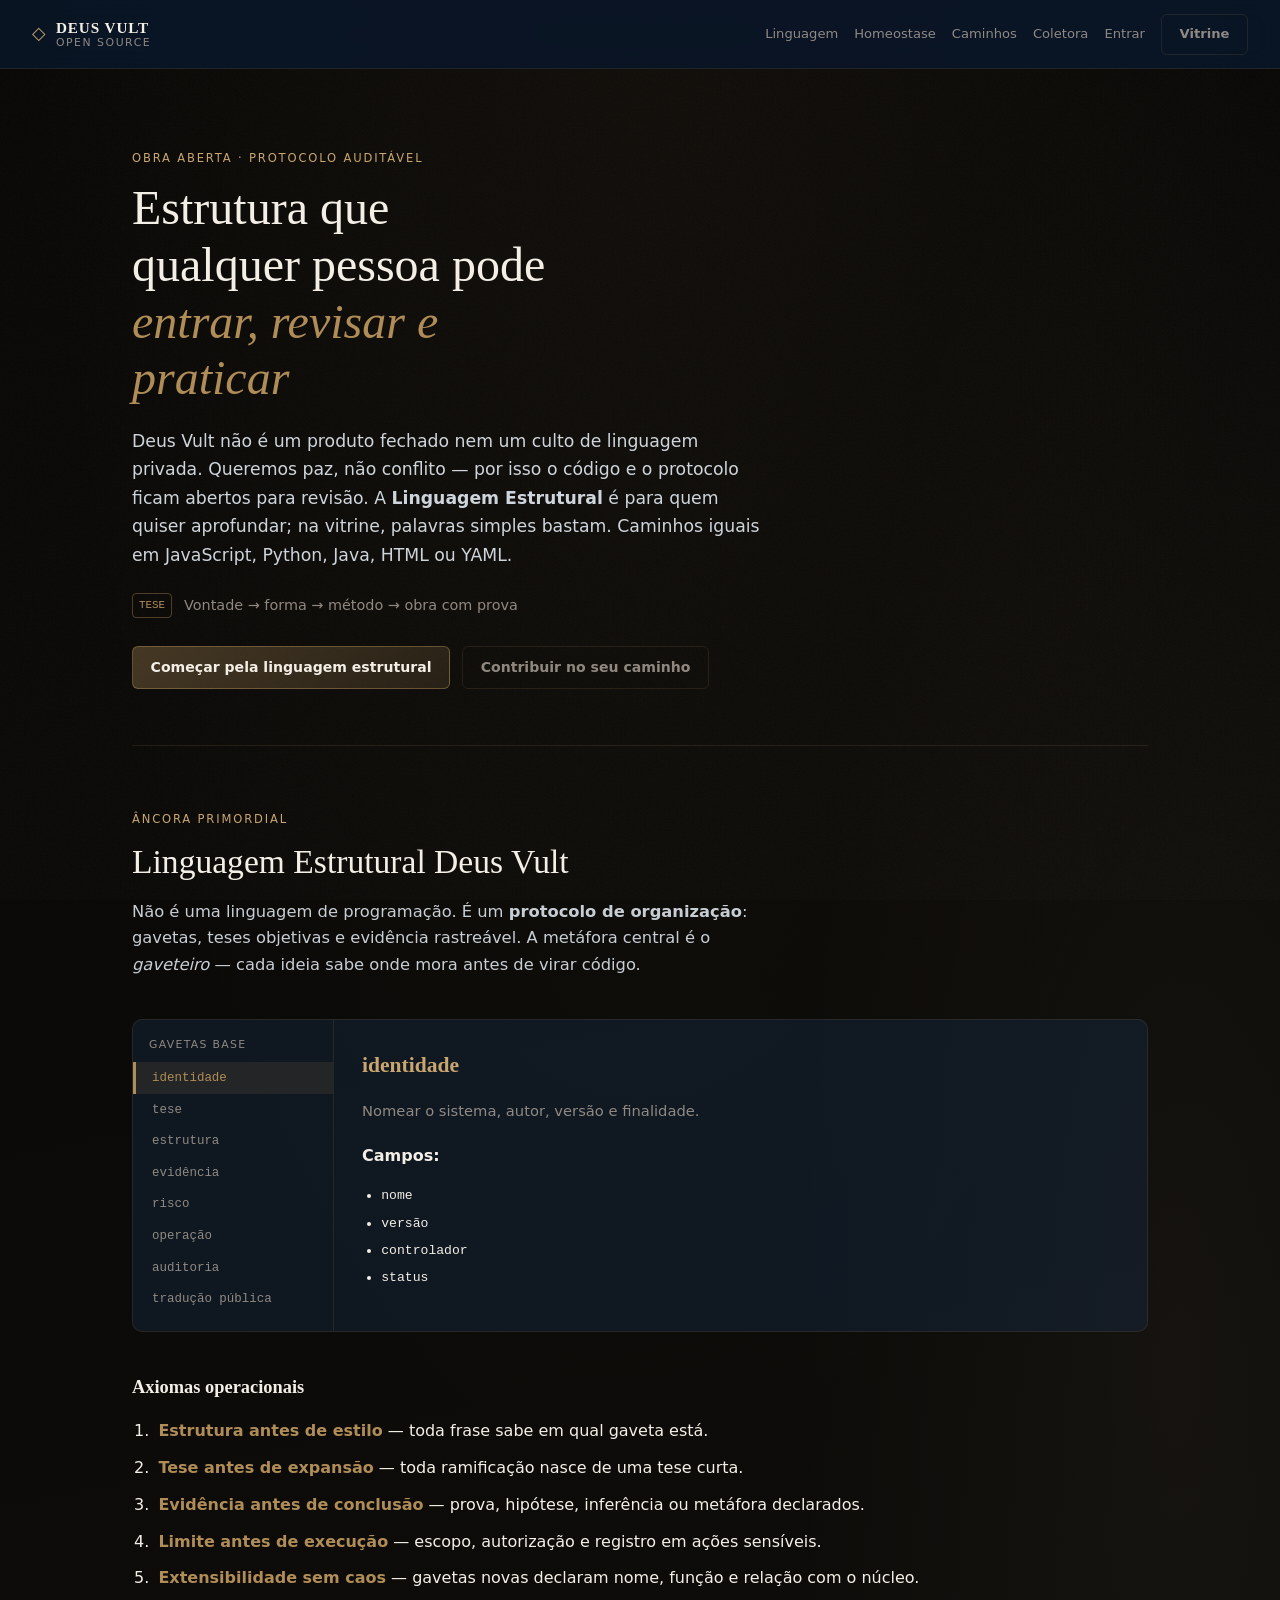
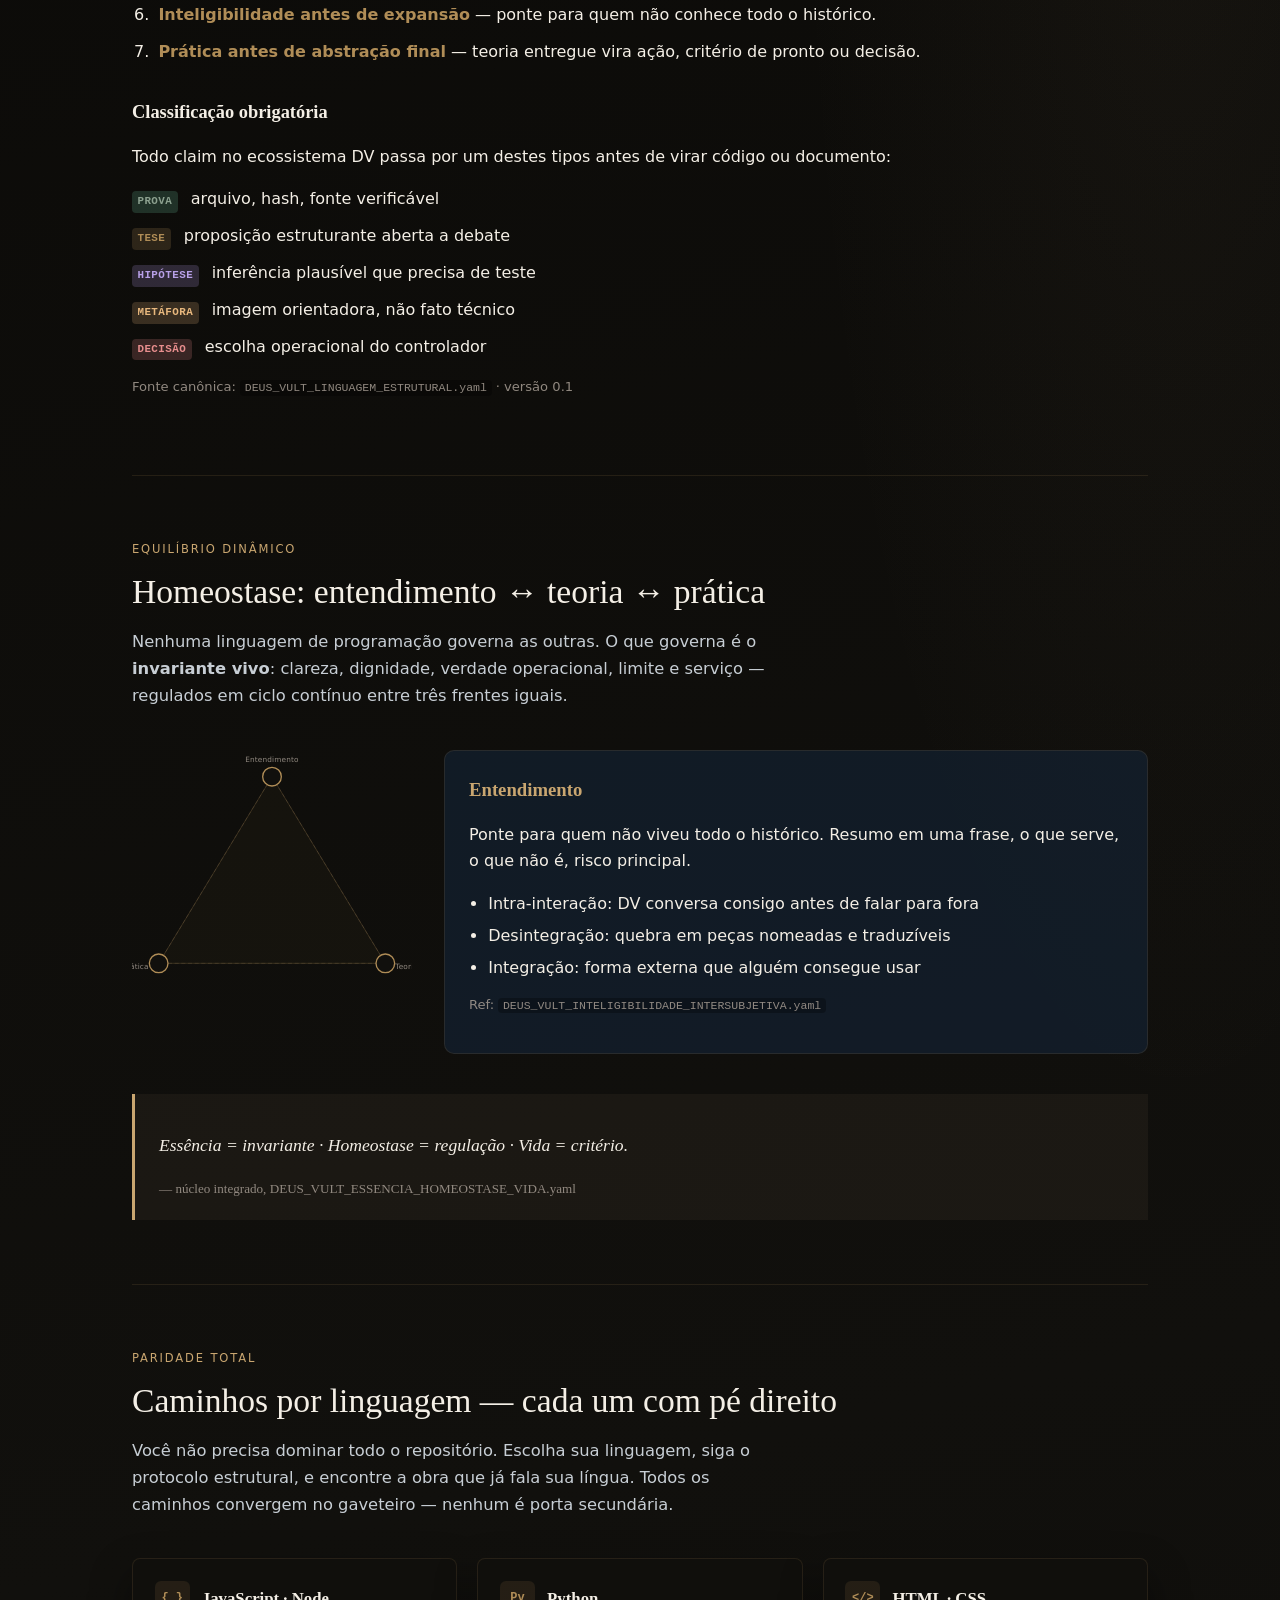
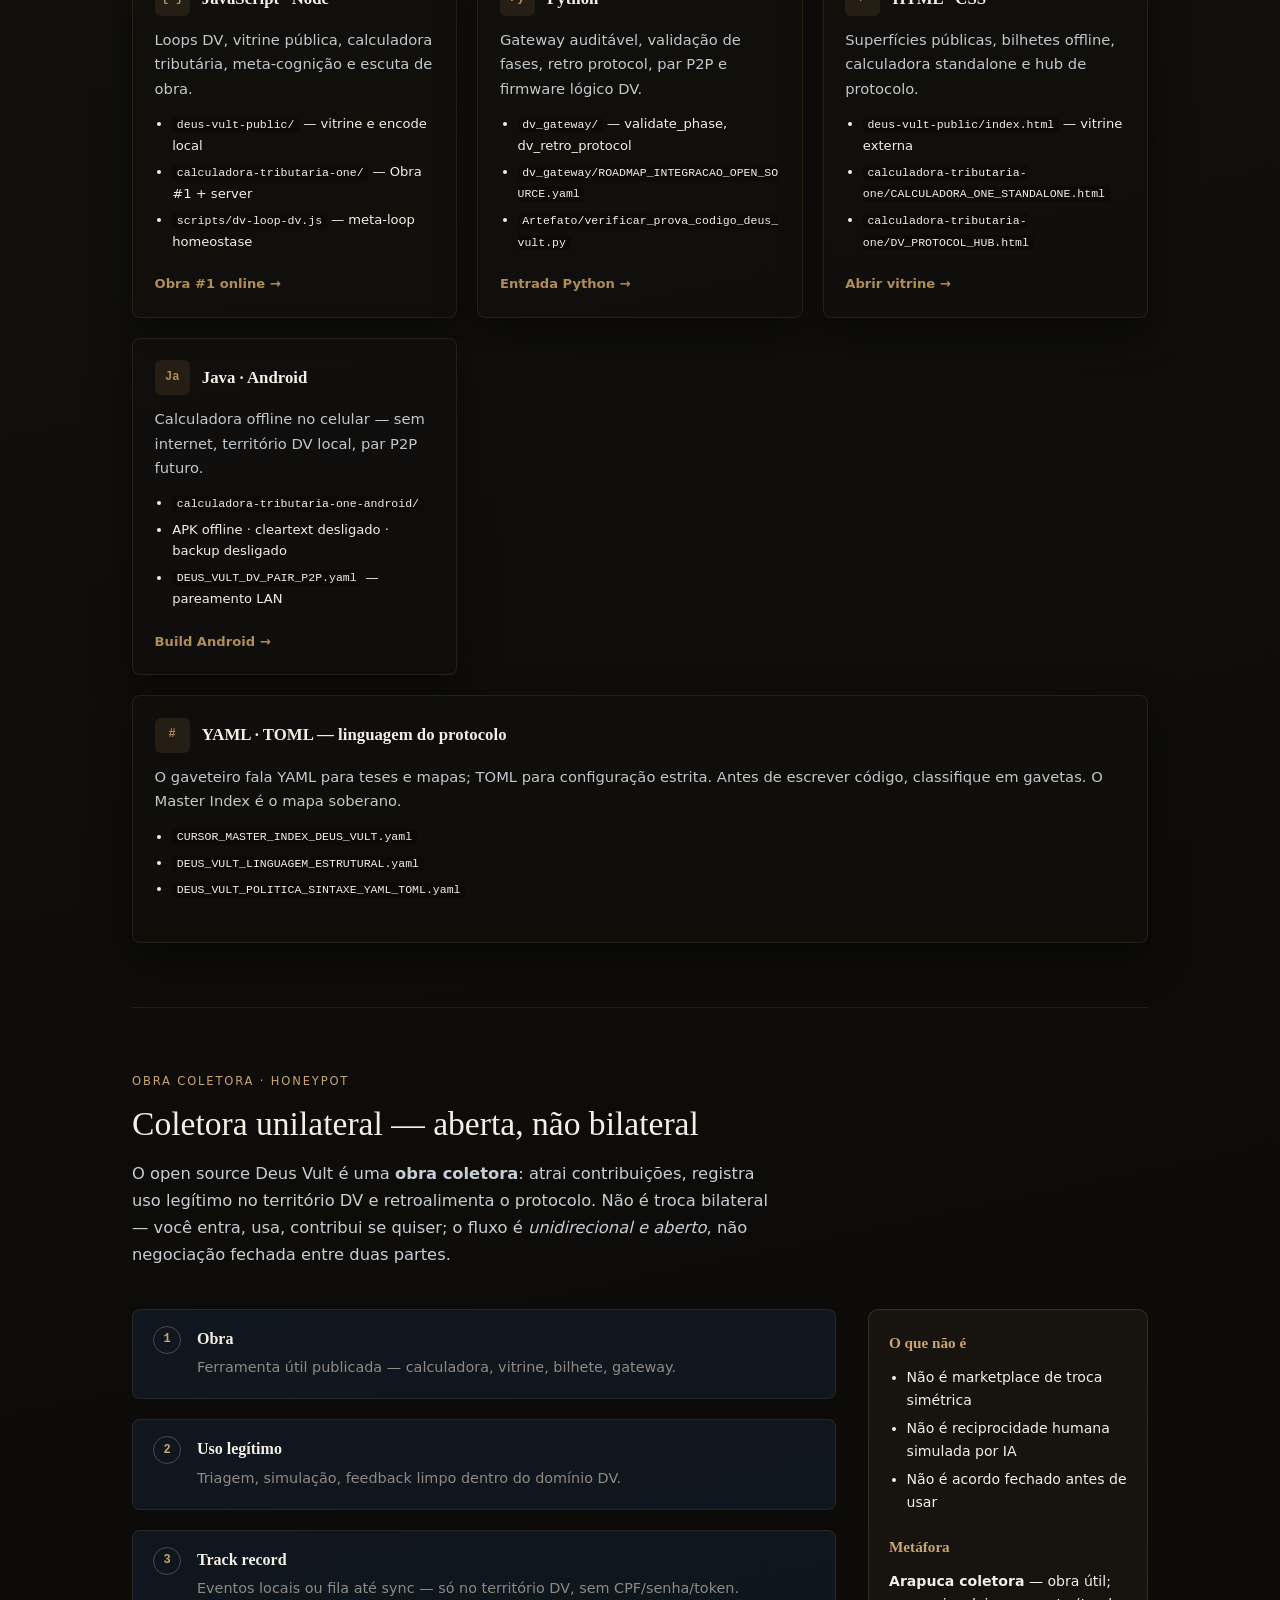
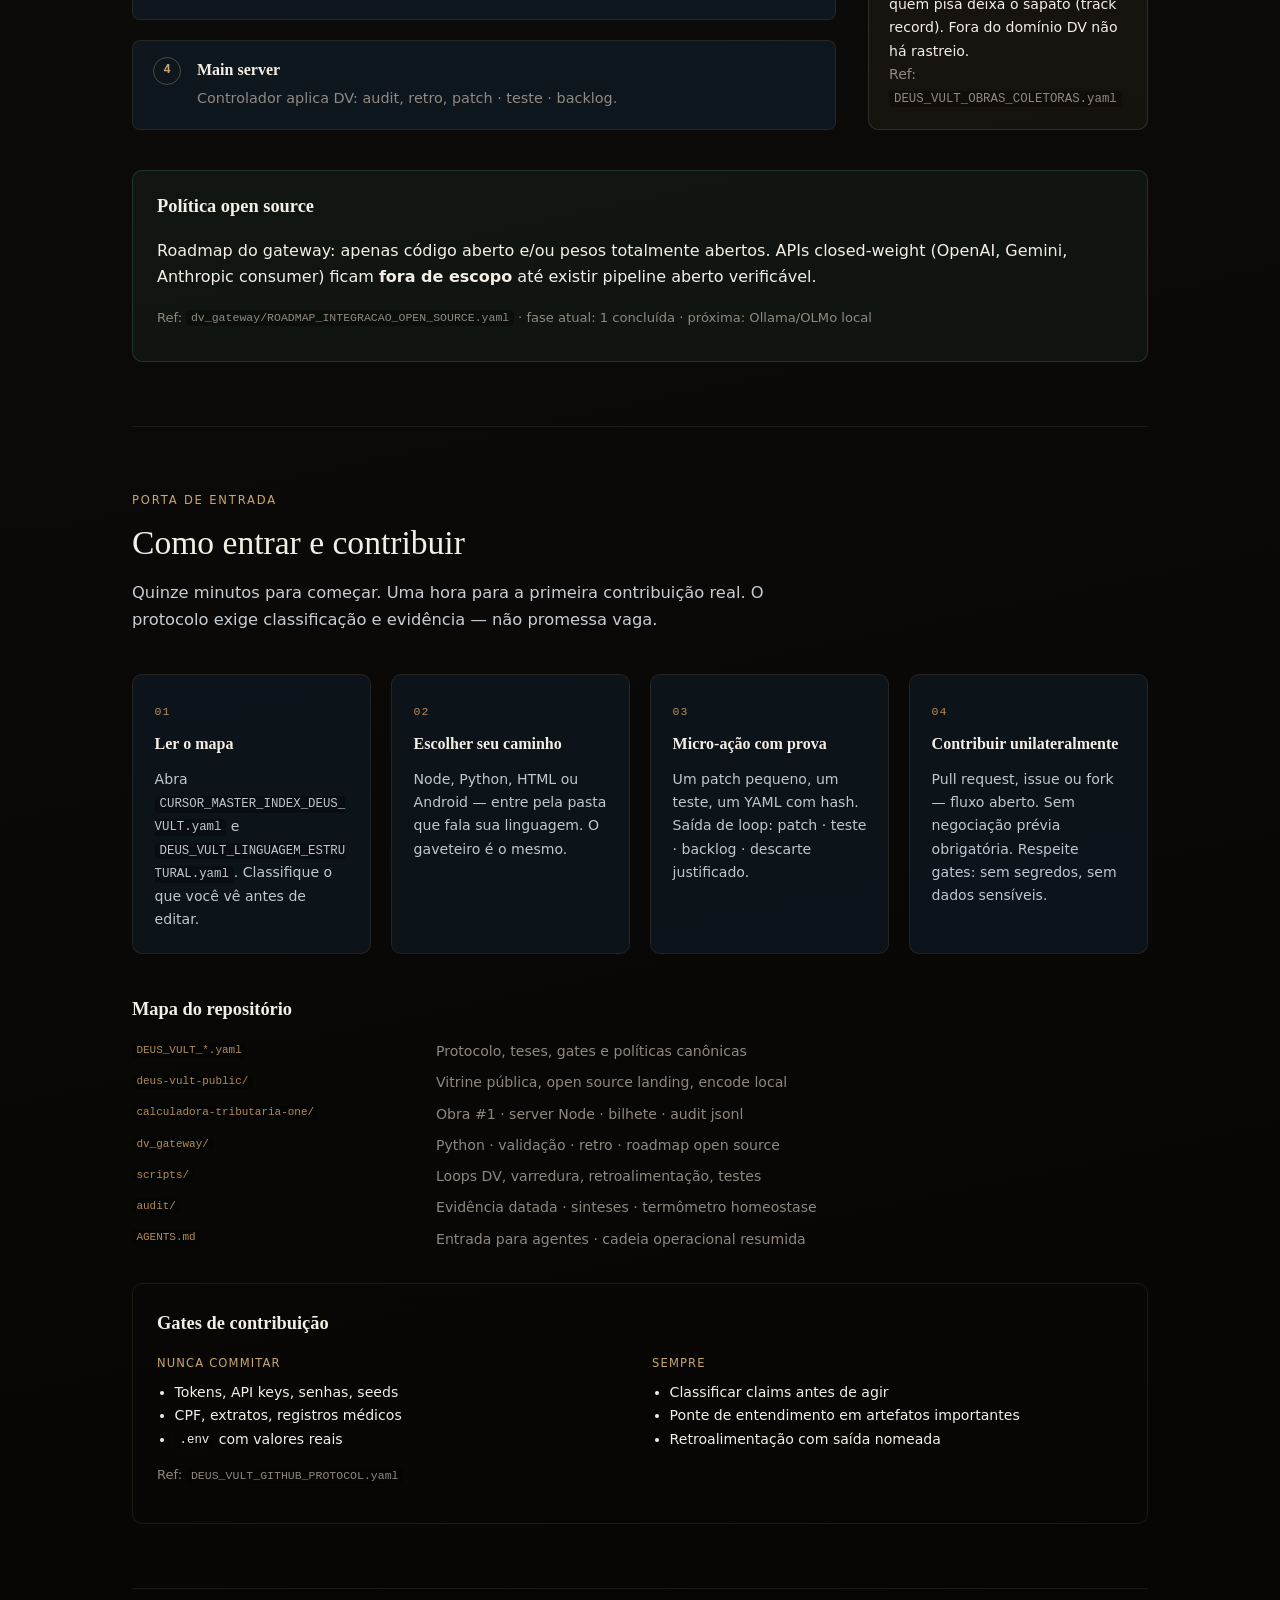
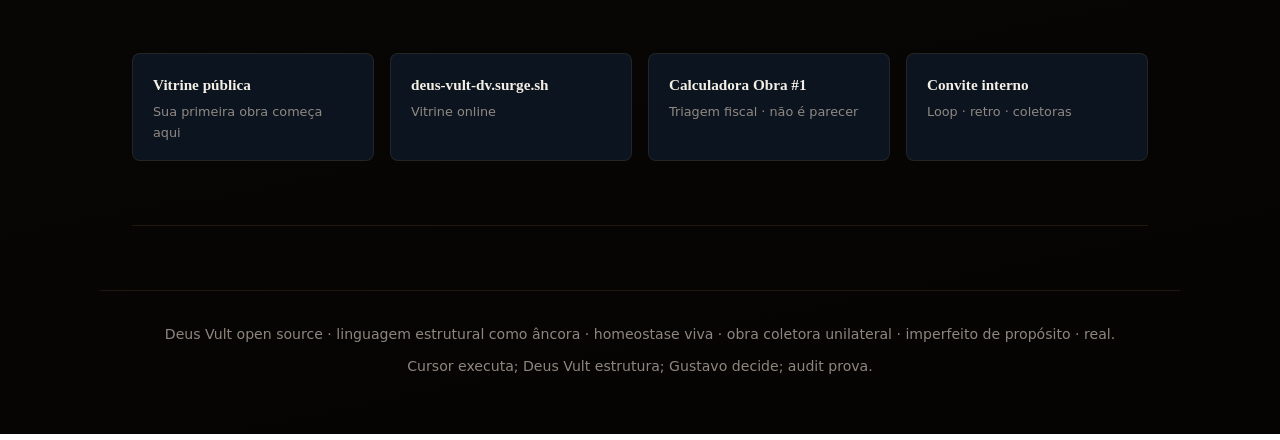
==== frontend-vitrine/open-source/index.html @ fb6fcd0e "Add Deus Vult code review package" ====
<!doctype html>
<html lang="pt-BR">
<head>
  <meta charset="utf-8" />
  <meta name="viewport" content="width=device-width, initial-scale=1" />
  <title>DEUS VULT · Open Source — linguagem estrutural e caminhos livres</title>
  <meta name="description" content="O open source mais completo possível do Deus Vult: linguagem estrutural como âncora, homeostase entre entendimento, teoria e prática, caminhos iguais por linguagem, obra coletora unilateral." />
  <meta name="theme-color" content="#080705" />
  <link rel="stylesheet" href="open-source.css" />
</head>
<body>
  <a class="skip" href="#conteudo">Pular para o conteúdo</a>

  <header class="os-head" id="top">
    <a class="os-mark" href="#top" aria-label="DEUS VULT Open Source — início">
      <span class="os-mark-ring" aria-hidden="true">◇</span>
      <span class="os-mark-text">
        <strong>DEUS VULT</strong>
        <span>Open Source</span>
      </span>
    </a>
    <nav class="os-nav" aria-label="Seções">
      <a href="#linguagem">Linguagem</a>
      <a href="#homeostase">Homeostase</a>
      <a href="#caminhos">Caminhos</a>
      <a href="#coletora">Coletora</a>
      <a href="#entrar">Entrar</a>
      <a class="btn btn-ghost" href="../index.html">Vitrine</a>
    </nav>
  </header>

  <main id="conteudo">
    <section class="os-hero" aria-labelledby="hero-title">
      <p class="os-eyebrow">Obra aberta · protocolo auditável</p>
      <h1 id="hero-title">Estrutura que qualquer pessoa pode <em>entrar, revisar e praticar</em></h1>
      <p class="os-lead">
        Deus Vult não é um produto fechado nem um culto de linguagem privada.
        Queremos paz, não conflito — por isso o código e o protocolo ficam abertos
        para revisão. A <strong>Linguagem Estrutural</strong> é para quem quiser
        aprofundar; na vitrine, palavras simples bastam. Caminhos iguais em
        JavaScript, Python, Java, HTML ou YAML.
      </p>
      <div class="os-hero-meta">
        <span class="os-tag">TESE</span>
        <span>Vontade → forma → método → obra com prova</span>
      </div>
      <div class="os-hero-actions">
        <a class="btn btn-primary" href="#linguagem">Começar pela linguagem estrutural</a>
        <a class="btn btn-ghost" href="#entrar">Contribuir no seu caminho</a>
      </div>
    </section>

    <section class="os-block os-anchor" id="linguagem" aria-labelledby="ling-title">
      <div class="os-block-head">
        <p class="os-eyebrow">Âncora primordial</p>
        <h2 id="ling-title">Linguagem Estrutural Deus Vult</h2>
        <p class="os-block-lead">
          Não é uma linguagem de programação. É um <strong>protocolo de organização</strong>:
          gavetas, teses objetivas e evidência rastreável. A metáfora central é o
          <em>gaveteiro</em> — cada ideia sabe onde mora antes de virar código.
        </p>
      </div>

      <div class="os-gaveteiro">
        <aside class="os-gaveteiro-nav" aria-label="Gavetas base">
          <p class="os-gaveteiro-label">Gavetas base</p>
          <ul role="tablist" id="gavetaTabs">
            <li><button type="button" role="tab" aria-selected="true" data-gaveta="identidade">identidade</button></li>
            <li><button type="button" role="tab" aria-selected="false" data-gaveta="tese">tese</button></li>
            <li><button type="button" role="tab" aria-selected="false" data-gaveta="estrutura">estrutura</button></li>
            <li><button type="button" role="tab" aria-selected="false" data-gaveta="evidencia">evidência</button></li>
            <li><button type="button" role="tab" aria-selected="false" data-gaveta="risco">risco</button></li>
            <li><button type="button" role="tab" aria-selected="false" data-gaveta="operacao">operação</button></li>
            <li><button type="button" role="tab" aria-selected="false" data-gaveta="auditoria">auditoria</button></li>
            <li><button type="button" role="tab" aria-selected="false" data-gaveta="traducao">tradução pública</button></li>
          </ul>
        </aside>
        <div class="os-gaveteiro-panel" id="gavetaPanel" role="tabpanel" aria-live="polite">
          <!-- preenchido por open-source.js -->
        </div>
      </div>

      <div class="os-axiomas">
        <h3>Axiomas operacionais</h3>
        <ol class="os-axioma-list">
          <li><strong>Estrutura antes de estilo</strong> — toda frase sabe em qual gaveta está.</li>
          <li><strong>Tese antes de expansão</strong> — toda ramificação nasce de uma tese curta.</li>
          <li><strong>Evidência antes de conclusão</strong> — prova, hipótese, inferência ou metáfora declarados.</li>
          <li><strong>Limite antes de execução</strong> — escopo, autorização e registro em ações sensíveis.</li>
          <li><strong>Extensibilidade sem caos</strong> — gavetas novas declaram nome, função e relação com o núcleo.</li>
          <li><strong>Inteligibilidade antes de expansão</strong> — ponte para quem não conhece todo o histórico.</li>
          <li><strong>Prática antes de abstração final</strong> — teoria entregue vira ação, critério de pronto ou decisão.</li>
        </ol>
      </div>

      <div class="os-classificacao">
        <h3>Classificação obrigatória</h3>
        <p>Todo claim no ecossistema DV passa por um destes tipos antes de virar código ou documento:</p>
        <ul class="os-chip-row">
          <li><span class="chip chip-prova">PROVA</span> arquivo, hash, fonte verificável</li>
          <li><span class="chip chip-tese">TESE</span> proposição estruturante aberta a debate</li>
          <li><span class="chip chip-hip">HIPÓTESE</span> inferência plausível que precisa de teste</li>
          <li><span class="chip chip-meta">METÁFORA</span> imagem orientadora, não fato técnico</li>
          <li><span class="chip chip-dec">DECISÃO</span> escolha operacional do controlador</li>
        </ul>
        <p class="os-ref fine">
          Fonte canônica: <code>DEUS_VULT_LINGUAGEM_ESTRUTURAL.yaml</code> · versão 0.1
        </p>
      </div>
    </section>

    <section class="os-block os-homeostase" id="homeostase" aria-labelledby="homeo-title">
      <div class="os-block-head">
        <p class="os-eyebrow">Equilíbrio dinâmico</p>
        <h2 id="homeo-title">Homeostase: entendimento ↔ teoria ↔ prática</h2>
        <p class="os-block-lead">
          Nenhuma linguagem de programação governa as outras. O que governa é o
          <strong>invariante vivo</strong>: clareza, dignidade, verdade operacional,
          limite e serviço — regulados em ciclo contínuo entre três frentes iguais.
        </p>
      </div>

      <div class="os-triade" aria-hidden="false">
        <svg class="os-triade-svg" viewBox="0 0 420 380" role="img" aria-labelledby="triade-desc">
          <title id="triade-desc">Triângulo de homeostase DV</title>
          <polygon class="triade-ring" points="210,40 380,320 40,320" />
          <line class="triade-flow" x1="210" y1="40" x2="380" y2="320" />
          <line class="triade-flow" x1="380" y1="320" x2="40" y2="320" />
          <line class="triade-flow" x1="40" y1="320" x2="210" y2="40" />
          <circle class="triade-node" cx="210" cy="40" r="14" data-node="entendimento" />
          <circle class="triade-node" cx="380" cy="320" r="14" data-node="teoria" />
          <circle class="triade-node" cx="40" cy="320" r="14" data-node="pratica" />
          <text x="210" y="18" text-anchor="middle" class="triade-label">Entendimento</text>
          <text x="395" y="328" text-anchor="start" class="triade-label">Teoria</text>
          <text x="25" y="328" text-anchor="end" class="triade-label">Prática</text>
        </svg>
        <div class="os-triade-cards">
          <article class="os-triade-card is-active" data-face="entendimento">
            <h3>Entendimento</h3>
            <p>Ponte para quem não viveu todo o histórico. Resumo em uma frase, o que serve, o que não é, risco principal.</p>
            <ul>
              <li>Intra-interação: DV conversa consigo antes de falar para fora</li>
              <li>Desintegração: quebra em peças nomeadas e traduzíveis</li>
              <li>Integração: forma externa que alguém consegue usar</li>
            </ul>
            <p class="fine">Ref: <code>DEUS_VULT_INTELIGIBILIDADE_INTERSUBJETIVA.yaml</code></p>
          </article>
          <article class="os-triade-card" data-face="teoria" hidden>
            <h3>Teoria</h3>
            <p>Estrutura dimensional, YAML canônico, retroalimentação adversarial, gates de vida. Teoria sem prática é loop — teoria com prova vira patch, teste ou backlog.</p>
            <ul>
              <li>Snapshot finito com hash e escopo delimitado</li>
              <li>Steelman: reconstruir a crítica mais forte antes de responder</li>
              <li>Classificação PROVA · TESE · HIPÓTESE · METÁFORA · DECISÃO</li>
            </ul>
            <p class="fine">Ref: <code>AGENTS.md</code> · <code>DEUS_VULT_PROGRAMA_RETROALIMENTACAO.yaml</code></p>
          </article>
          <article class="os-triade-card" data-face="pratica" hidden>
            <h3>Prática</h3>
            <p>Micro-ação verificável em qualquer linguagem. Calculadora, gateway, vitrine, scripts de loop, APK offline — cada caminho executa o mesmo protocolo de forma diferente.</p>
            <ul>
              <li>Próxima ação menor que aumenta vida e clareza hoje</li>
              <li>Critério de pronto explícito antes de fechar tarefa</li>
              <li>Evidência registrada: teste, audit ou hash</li>
            </ul>
            <p class="fine">Ref: <code>DEUS_VULT_ESSENCIA_HOMEOSTASE_VIDA.yaml</code></p>
          </article>
        </div>
      </div>

      <blockquote class="os-quote">
        <p>Essência = invariante · Homeostase = regulação · Vida = critério.</p>
        <footer>— núcleo integrado, <cite>DEUS_VULT_ESSENCIA_HOMEOSTASE_VIDA.yaml</cite></footer>
      </blockquote>
    </section>

    <section class="os-block os-caminhos" id="caminhos" aria-labelledby="caminhos-title">
      <div class="os-block-head">
        <p class="os-eyebrow">Paridade total</p>
        <h2 id="caminhos-title">Caminhos por linguagem — cada um com pé direito</h2>
        <p class="os-block-lead">
          Você não precisa dominar todo o repositório. Escolha sua linguagem,
          siga o protocolo estrutural, e encontre a obra que já fala sua língua.
          Todos os caminhos convergem no gaveteiro — nenhum é porta secundária.
        </p>
      </div>

      <div class="os-path-grid">
        <article class="os-path-card">
          <header>
            <span class="os-path-icon" aria-hidden="true">{ }</span>
            <h3>JavaScript · Node</h3>
          </header>
          <p>Loops DV, vitrine pública, calculadora tributária, meta-cognição e escuta de obra.</p>
          <ul>
            <li><code>deus-vult-public/</code> — vitrine e encode local</li>
            <li><code>calculadora-tributaria-one/</code> — Obra #1 + server</li>
            <li><code>scripts/dv-loop-dv.js</code> — meta-loop homeostase</li>
          </ul>
          <a class="os-path-link" href="https://calculadora-one-dv.surge.sh/app.html" target="_blank" rel="noopener">Obra #1 online →</a>
        </article>

        <article class="os-path-card">
          <header>
            <span class="os-path-icon" aria-hidden="true">Py</span>
            <h3>Python</h3>
          </header>
          <p>Gateway auditável, validação de fases, retro protocol, par P2P e firmware lógico DV.</p>
          <ul>
            <li><code>dv_gateway/</code> — validate_phase, dv_retro_protocol</li>
            <li><code>dv_gateway/ROADMAP_INTEGRACAO_OPEN_SOURCE.yaml</code></li>
            <li><code>Artefato/verificar_prova_codigo_deus_vult.py</code></li>
          </ul>
          <a class="os-path-link" href="#entrar">Entrada Python →</a>
        </article>

        <article class="os-path-card">
          <header>
            <span class="os-path-icon" aria-hidden="true">&lt;/&gt;</span>
            <h3>HTML · CSS</h3>
          </header>
          <p>Superfícies públicas, bilhetes offline, calculadora standalone e hub de protocolo.</p>
          <ul>
            <li><code>deus-vult-public/index.html</code> — vitrine externa</li>
            <li><code>calculadora-tributaria-one/CALCULADORA_ONE_STANDALONE.html</code></li>
            <li><code>calculadora-tributaria-one/DV_PROTOCOL_HUB.html</code></li>
          </ul>
          <a class="os-path-link" href="../index.html">Abrir vitrine →</a>
        </article>

        <article class="os-path-card">
          <header>
            <span class="os-path-icon" aria-hidden="true">Ja</span>
            <h3>Java · Android</h3>
          </header>
          <p>Calculadora offline no celular — sem internet, território DV local, par P2P futuro.</p>
          <ul>
            <li><code>calculadora-tributaria-one-android/</code></li>
            <li>APK offline · cleartext desligado · backup desligado</li>
            <li><code>DEUS_VULT_DV_PAIR_P2P.yaml</code> — pareamento LAN</li>
          </ul>
          <a class="os-path-link" href="#entrar">Build Android →</a>
        </article>

        <article class="os-path-card os-path-wide">
          <header>
            <span class="os-path-icon" aria-hidden="true">#</span>
            <h3>YAML · TOML — linguagem do protocolo</h3>
          </header>
          <p>
            O gaveteiro fala YAML para teses e mapas; TOML para configuração estrita.
            Antes de escrever código, classifique em gavetas. O Master Index é o mapa soberano.
          </p>
          <ul>
            <li><code>CURSOR_MASTER_INDEX_DEUS_VULT.yaml</code></li>
            <li><code>DEUS_VULT_LINGUAGEM_ESTRUTURAL.yaml</code></li>
            <li><code>DEUS_VULT_POLITICA_SINTAXE_YAML_TOML.yaml</code></li>
          </ul>
        </article>
      </div>
    </section>

    <section class="os-block os-coletora" id="coletora" aria-labelledby="coletora-title">
      <div class="os-block-head">
        <p class="os-eyebrow">Obra coletora · honeypot</p>
        <h2 id="coletora-title">Coletora unilateral — aberta, não bilateral</h2>
        <p class="os-block-lead">
          O open source Deus Vult é uma <strong>obra coletora</strong>: atrai contribuições,
          registra uso legítimo no território DV e retroalimenta o protocolo.
          Não é troca bilateral — você entra, usa, contribui se quiser; o fluxo é
          <em>unidirecional e aberto</em>, não negociação fechada entre duas partes.
        </p>
      </div>

      <div class="os-coletora-flow">
        <ol class="os-flow-steps">
          <li>
            <span class="os-flow-num">1</span>
            <div>
              <strong>Obra</strong>
              <p>Ferramenta útil publicada — calculadora, vitrine, bilhete, gateway.</p>
            </div>
          </li>
          <li>
            <span class="os-flow-num">2</span>
            <div>
              <strong>Uso legítimo</strong>
              <p>Triagem, simulação, feedback limpo dentro do domínio DV.</p>
            </div>
          </li>
          <li>
            <span class="os-flow-num">3</span>
            <div>
              <strong>Track record</strong>
              <p>Eventos locais ou fila até sync — só no território DV, sem CPF/senha/token.</p>
            </div>
          </li>
          <li>
            <span class="os-flow-num">4</span>
            <div>
              <strong>Main server</strong>
              <p>Controlador aplica DV: audit, retro, patch · teste · backlog.</p>
            </div>
          </li>
        </ol>

        <aside class="os-coletora-aside">
          <h3>O que não é</h3>
          <ul>
            <li>Não é marketplace de troca simétrica</li>
            <li>Não é reciprocidade humana simulada por IA</li>
            <li>Não é acordo fechado antes de usar</li>
          </ul>
          <h3>Metáfora</h3>
          <p>
            <strong>Arapuca coletora</strong> — obra útil; quem pisa deixa o sapato
            (track record). Fora do domínio DV não há rastreio.
          </p>
          <p class="fine">Ref: <code>DEUS_VULT_OBRAS_COLETORAS.yaml</code></p>
        </aside>
      </div>

      <div class="os-open-policy">
        <h3>Política open source</h3>
        <p>
          Roadmap do gateway: apenas código aberto e/ou pesos totalmente abertos.
          APIs closed-weight (OpenAI, Gemini, Anthropic consumer) ficam
          <strong>fora de escopo</strong> até existir pipeline aberto verificável.
        </p>
        <p class="fine">Ref: <code>dv_gateway/ROADMAP_INTEGRACAO_OPEN_SOURCE.yaml</code> · fase atual: 1 concluída · próxima: Ollama/OLMo local</p>
      </div>
    </section>

    <section class="os-block os-entrar" id="entrar" aria-labelledby="entrar-title">
      <div class="os-block-head">
        <p class="os-eyebrow">Porta de entrada</p>
        <h2 id="entrar-title">Como entrar e contribuir</h2>
        <p class="os-block-lead">
          Quinze minutos para começar. Uma hora para a primeira contribuição real.
          O protocolo exige classificação e evidência — não promessa vaga.
        </p>
      </div>

      <div class="os-steps-grid">
        <article class="os-step">
          <span class="os-step-num">01</span>
          <h3>Ler o mapa</h3>
          <p>Abra <code>CURSOR_MASTER_INDEX_DEUS_VULT.yaml</code> e <code>DEUS_VULT_LINGUAGEM_ESTRUTURAL.yaml</code>. Classifique o que você vê antes de editar.</p>
        </article>
        <article class="os-step">
          <span class="os-step-num">02</span>
          <h3>Escolher seu caminho</h3>
          <p>Node, Python, HTML ou Android — entre pela pasta que fala sua linguagem. O gaveteiro é o mesmo.</p>
        </article>
        <article class="os-step">
          <span class="os-step-num">03</span>
          <h3>Micro-ação com prova</h3>
          <p>Um patch pequeno, um teste, um YAML com hash. Saída de loop: patch · teste · backlog · descarte justificado.</p>
        </article>
        <article class="os-step">
          <span class="os-step-num">04</span>
          <h3>Contribuir unilateralmente</h3>
          <p>Pull request, issue ou fork — fluxo aberto. Sem negociação prévia obrigatória. Respeite gates: sem segredos, sem dados sensíveis.</p>
        </article>
      </div>

      <div class="os-repo-map">
        <h3>Mapa do repositório</h3>
        <dl class="os-dl">
          <dt><code>DEUS_VULT_*.yaml</code></dt>
          <dd>Protocolo, teses, gates e políticas canônicas</dd>
          <dt><code>deus-vult-public/</code></dt>
          <dd>Vitrine pública, open source landing, encode local</dd>
          <dt><code>calculadora-tributaria-one/</code></dt>
          <dd>Obra #1 · server Node · bilhete · audit jsonl</dd>
          <dt><code>dv_gateway/</code></dt>
          <dd>Python · validação · retro · roadmap open source</dd>
          <dt><code>scripts/</code></dt>
          <dd>Loops DV, varredura, retroalimentação, testes</dd>
          <dt><code>audit/</code></dt>
          <dd>Evidência datada · sinteses · termômetro homeostase</dd>
          <dt><code>AGENTS.md</code></dt>
          <dd>Entrada para agentes · cadeia operacional resumida</dd>
        </dl>
      </div>

      <div class="os-gates">
        <h3>Gates de contribuição</h3>
        <div class="os-gates-cols">
          <div>
            <p class="os-gates-label">Nunca commitar</p>
            <ul>
              <li>Tokens, API keys, senhas, seeds</li>
              <li>CPF, extratos, registros médicos</li>
              <li><code>.env</code> com valores reais</li>
            </ul>
          </div>
          <div>
            <p class="os-gates-label">Sempre</p>
            <ul>
              <li>Classificar claims antes de agir</li>
              <li>Ponte de entendimento em artefatos importantes</li>
              <li>Retroalimentação com saída nomeada</li>
            </ul>
          </div>
        </div>
        <p class="fine">Ref: <code>DEUS_VULT_GITHUB_PROTOCOL.yaml</code></p>
      </div>
    </section>

    <section class="os-block os-links" aria-labelledby="links-title">
      <h2 id="links-title" class="sr-only">Links externos</h2>
      <div class="os-links-row">
        <a class="os-link-card" href="../index.html">
          <strong>Vitrine pública</strong>
          <span>Sua primeira obra começa aqui</span>
        </a>
        <a class="os-link-card" href="https://deus-vult-dv.surge.sh/" target="_blank" rel="noopener">
          <strong>deus-vult-dv.surge.sh</strong>
          <span>Vitrine online</span>
        </a>
        <a class="os-link-card" href="https://calculadora-one-dv.surge.sh/app.html" target="_blank" rel="noopener">
          <strong>Calculadora Obra #1</strong>
          <span>Triagem fiscal · não é parecer</span>
        </a>
        <a class="os-link-card" href="../interno.html">
          <strong>Convite interno</strong>
          <span>Loop · retro · coletoras</span>
        </a>
      </div>
    </section>
  </main>

  <footer class="os-foot">
    <p>
      Deus Vult open source · linguagem estrutural como âncora · homeostase viva ·
      obra coletora unilateral · imperfeito de propósito · real.
    </p>
    <p class="fine">
      Cursor executa; Deus Vult estrutura; Gustavo decide; audit prova.
    </p>
  </footer>

  <script src="open-source.js"></script>
</body>
</html>
---- frontend-vitrine/open-source/open-source.css ----
/* DEUS VULT · Open Source landing · paleta institucional (alinhada a mente.css) */

:root {
  --void: #080705;
  --deep: #11100d;
  --panel: #1b1915;
  --panel-edge: rgba(176, 141, 87, 0.14);
  --ice: #f4efe6;
  --text: #f4efe6;
  --muted: rgba(169, 160, 150, 0.84);
  --accent: #b08d57;
  --accent-warm: #c9a670;
  --accent-glow: rgba(176, 141, 87, 0.22);
  --prova: #8ca08f;
  --tese: #b08d57;
  --hip: #b8a0e8;
  --meta: #e8b87e;
  --dec: #e88e8e;
  --serif: "Iowan Old Style", "Palatino Linotype", Palatino, Georgia, serif;
  --sans: "Segoe UI", system-ui, sans-serif;
  --mono: "Cascadia Code", Consolas, monospace;
  --max: 1080px;
  --ease: cubic-bezier(0.22, 1, 0.36, 1);
}

*, *::before, *::after { box-sizing: border-box; }

html { scroll-behavior: smooth; }

body {
  margin: 0;
  min-height: 100vh;
  background:
    radial-gradient(ellipse 90% 50% at 50% -5%, rgba(176, 141, 87, 0.06) 0%, transparent 55%),
    radial-gradient(ellipse 60% 40% at 92% 20%, rgba(196, 168, 130, 0.05) 0%, transparent 50%),
    linear-gradient(168deg, var(--void) 0%, var(--deep) 45%, #050403 100%);
  color: var(--text);
  font-family: var(--sans);
  font-size: 1rem;
  line-height: 1.65;
  -webkit-font-smoothing: antialiased;
}

body::before {
  content: "";
  position: fixed;
  inset: 0;
  pointer-events: none;
  opacity: 0.035;
  background-image: url("data:image/svg+xml,%3Csvg viewBox='0 0 256 256' xmlns='http://www.w3.org/2000/svg'%3E%3Cfilter id='n'%3E%3CfeTurbulence type='fractalNoise' baseFrequency='0.9' numOctaves='3'/%3E%3C/filter%3E%3Crect width='100%25' height='100%25' filter='url(%23n)'/%3E%3C/svg%3E");
  background-size: 200px;
  z-index: 0;
}

.skip {
  position: absolute;
  left: -9999px;
  z-index: 200;
}
.skip:focus {
  left: 16px;
  top: 16px;
  background: var(--ice);
  color: var(--void);
  padding: 12px 16px;
  font-weight: 600;
}

.sr-only {
  position: absolute;
  width: 1px;
  height: 1px;
  padding: 0;
  margin: -1px;
  overflow: hidden;
  clip: rect(0, 0, 0, 0);
  white-space: nowrap;
  border: 0;
}

:focus-visible {
  outline: 2px solid var(--accent);
  outline-offset: 3px;
}

code {
  font-family: var(--mono);
  font-size: 0.88em;
  background: rgba(0, 0, 0, 0.28);
  padding: 0.12em 0.4em;
  border-radius: 4px;
  word-break: break-word;
}

.fine {
  font-size: 0.82rem;
  color: var(--muted);
}

/* Header */
.os-head {
  position: sticky;
  top: 0;
  z-index: 100;
  display: flex;
  align-items: center;
  justify-content: space-between;
  gap: 1rem;
  padding: 0.85rem clamp(1rem, 4vw, 2rem);
  background: rgba(10, 22, 40, 0.88);
  backdrop-filter: blur(12px);
  border-bottom: 1px solid var(--panel-edge);
}

.os-mark {
  display: flex;
  align-items: center;
  gap: 0.65rem;
  text-decoration: none;
  color: var(--text);
}

.os-mark-ring {
  font-size: 1.1rem;
  color: var(--accent-warm);
  line-height: 1;
}

.os-mark-text {
  display: flex;
  flex-direction: column;
  line-height: 1.15;
}
.os-mark-text strong {
  font-family: var(--serif);
  font-size: 0.95rem;
  letter-spacing: 0.06em;
}
.os-mark-text span {
  font-size: 0.68rem;
  text-transform: uppercase;
  letter-spacing: 0.14em;
  color: var(--muted);
}

.os-nav {
  display: flex;
  flex-wrap: wrap;
  align-items: center;
  gap: 0.35rem 1rem;
}
.os-nav a {
  color: var(--muted);
  text-decoration: none;
  font-size: 0.82rem;
  transition: color 0.2s var(--ease);
}
.os-nav a:hover { color: var(--text); }

.btn {
  display: inline-flex;
  align-items: center;
  justify-content: center;
  padding: 0.55rem 1.1rem;
  border-radius: 6px;
  font-size: 0.88rem;
  font-weight: 600;
  text-decoration: none;
  border: 1px solid transparent;
  cursor: pointer;
  transition: background 0.2s var(--ease), border-color 0.2s var(--ease), transform 0.15s var(--ease);
}
.btn-primary {
  background: linear-gradient(135deg, rgba(176, 141, 87, 0.35), rgba(176, 141, 87, 0.15));
  border-color: rgba(176, 141, 87, 0.45);
  color: var(--ice);
}
.btn-primary:hover {
  background: linear-gradient(135deg, rgba(176, 141, 87, 0.5), rgba(176, 141, 87, 0.22));
  transform: translateY(-1px);
}
.btn-ghost {
  background: transparent;
  border-color: var(--panel-edge);
  color: var(--muted);
}
.btn-ghost:hover {
  border-color: rgba(176, 141, 87, 0.35);
  color: var(--text);
}

/* Main layout */
main {
  position: relative;
  z-index: 1;
  max-width: var(--max);
  margin: 0 auto;
  padding: 0 clamp(1rem, 4vw, 2rem) 4rem;
}

.os-eyebrow {
  font-size: 0.72rem;
  text-transform: uppercase;
  letter-spacing: 0.16em;
  color: var(--accent-warm);
  margin: 0 0 0.75rem;
}

/* Hero */
.os-hero {
  padding: clamp(2.5rem, 8vw, 5rem) 0 3.5rem;
  border-bottom: 1px solid var(--panel-edge);
}

.os-hero h1 {
  font-family: var(--serif);
  font-size: clamp(1.85rem, 5vw, 3rem);
  font-weight: 500;
  line-height: 1.18;
  margin: 0 0 1.25rem;
  max-width: 18ch;
}
.os-hero h1 em {
  font-style: italic;
  color: var(--accent);
}

.os-lead {
  font-size: 1.08rem;
  color: rgba(232, 240, 248, 0.88);
  max-width: 58ch;
  margin: 0 0 1.5rem;
}

.os-hero-meta {
  display: flex;
  align-items: center;
  gap: 0.75rem;
  margin-bottom: 1.75rem;
  font-size: 0.9rem;
  color: var(--muted);
}

.os-tag {
  font-family: var(--mono);
  font-size: 0.68rem;
  padding: 0.2em 0.55em;
  border: 1px solid rgba(176, 141, 87, 0.4);
  border-radius: 4px;
  color: var(--accent);
}

.os-hero-actions {
  display: flex;
  flex-wrap: wrap;
  gap: 0.75rem;
}

/* Blocks */
.os-block {
  padding: clamp(2.5rem, 6vw, 4rem) 0;
  border-bottom: 1px solid var(--panel-edge);
}

.os-block-head h2 {
  font-family: var(--serif);
  font-size: clamp(1.5rem, 3.5vw, 2.1rem);
  font-weight: 500;
  margin: 0 0 1rem;
  line-height: 1.25;
}

.os-block-lead {
  font-size: 1.02rem;
  color: rgba(232, 240, 248, 0.85);
  max-width: 62ch;
  margin: 0;
}

/* Gaveteiro */
.os-gaveteiro {
  display: grid;
  grid-template-columns: minmax(140px, 200px) 1fr;
  gap: 0;
  margin: 2.5rem 0;
  border: 1px solid var(--panel-edge);
  border-radius: 10px;
  overflow: hidden;
  background: rgba(20, 40, 64, 0.45);
}

.os-gaveteiro-label {
  font-size: 0.68rem;
  text-transform: uppercase;
  letter-spacing: 0.12em;
  color: var(--muted);
  padding: 1rem 1rem 0.5rem;
  margin: 0;
}

.os-gaveteiro-nav ul {
  list-style: none;
  margin: 0;
  padding: 0 0 1rem;
}

.os-gaveteiro-nav button {
  display: block;
  width: 100%;
  text-align: left;
  padding: 0.55rem 1rem;
  border: none;
  background: transparent;
  color: var(--muted);
  font-family: var(--mono);
  font-size: 0.78rem;
  cursor: pointer;
  border-left: 3px solid transparent;
  transition: background 0.15s, color 0.15s, border-color 0.15s;
}
.os-gaveteiro-nav button:hover {
  background: rgba(176, 141, 87, 0.08);
  color: var(--text);
}
.os-gaveteiro-nav button[aria-selected="true"] {
  background: rgba(176, 141, 87, 0.12);
  color: var(--accent);
  border-left-color: var(--accent);
}

.os-gaveteiro-panel {
  padding: 1.75rem;
  border-left: 1px solid var(--panel-edge);
  min-height: 220px;
}
.os-gaveteiro-panel h3 {
  font-family: var(--serif);
  font-size: 1.35rem;
  margin: 0 0 0.5rem;
  color: var(--accent-warm);
}
.os-gaveteiro-panel .funcao {
  font-size: 0.92rem;
  color: var(--muted);
  margin-bottom: 1.25rem;
}
.os-gaveteiro-panel ul {
  margin: 0;
  padding-left: 1.2rem;
}
.os-gaveteiro-panel li {
  margin-bottom: 0.35rem;
  font-family: var(--mono);
  font-size: 0.82rem;
}

/* Axiomas */
.os-axiomas {
  margin: 2rem 0;
}
.os-axiomas h3,
.os-classificacao h3,
.os-open-policy h3,
.os-repo-map h3,
.os-gates h3 {
  font-family: var(--serif);
  font-size: 1.15rem;
  margin: 0 0 1rem;
}

.os-axioma-list {
  margin: 0;
  padding-left: 1.4rem;
  display: grid;
  gap: 0.65rem;
}
.os-axioma-list li {
  padding-left: 0.25rem;
}
.os-axioma-list strong {
  color: var(--accent);
}

/* Chips */
.os-chip-row {
  list-style: none;
  margin: 1rem 0;
  padding: 0;
  display: grid;
  gap: 0.65rem;
}
.chip {
  display: inline-block;
  font-family: var(--mono);
  font-size: 0.68rem;
  font-weight: 700;
  padding: 0.15em 0.5em;
  border-radius: 4px;
  margin-right: 0.5rem;
  letter-spacing: 0.04em;
}
.chip-prova { background: rgba(110, 201, 160, 0.2); color: var(--prova); }
.chip-tese { background: rgba(176, 141, 87, 0.2); color: var(--tese); }
.chip-hip { background: rgba(184, 160, 232, 0.2); color: var(--hip); }
.chip-meta { background: rgba(232, 184, 126, 0.2); color: var(--meta); }
.chip-dec { background: rgba(232, 142, 142, 0.2); color: var(--dec); }

.os-ref { margin-top: 1rem; }

/* Homeostase triade */
.os-triade {
  display: grid;
  grid-template-columns: minmax(200px, 280px) 1fr;
  gap: 2rem;
  align-items: start;
  margin: 2.5rem 0;
}

.os-triade-svg {
  width: 100%;
  max-width: 280px;
  height: auto;
}

.triade-ring {
  fill: rgba(176, 141, 87, 0.04);
  stroke: rgba(176, 141, 87, 0.25);
  stroke-width: 1.5;
}

.triade-flow {
  stroke: rgba(196, 168, 130, 0.2);
  stroke-width: 1;
  stroke-dasharray: 6 4;
  animation: flowDash 24s linear infinite;
}

@keyframes flowDash {
  to { stroke-dashoffset: -100; }
}

.triade-node {
  fill: var(--deep);
  stroke: var(--accent);
  stroke-width: 2;
  cursor: pointer;
  transition: fill 0.2s, r 0.2s;
}
.triade-node.is-active {
  fill: rgba(176, 141, 87, 0.35);
  stroke: var(--accent-warm);
}

.triade-label {
  fill: var(--muted);
  font-family: var(--sans);
  font-size: 11px;
  letter-spacing: 0.02em;
}

.os-triade-card {
  background: rgba(20, 40, 64, 0.5);
  border: 1px solid var(--panel-edge);
  border-radius: 10px;
  padding: 1.5rem;
}
.os-triade-card h3 {
  font-family: var(--serif);
  margin: 0 0 0.75rem;
  color: var(--accent-warm);
}
.os-triade-card ul {
  margin: 0.75rem 0 0;
  padding-left: 1.2rem;
}
.os-triade-card li { margin-bottom: 0.35rem; }

.os-quote {
  margin: 2rem 0 0;
  padding: 1.25rem 1.5rem;
  border-left: 3px solid var(--accent-warm);
  background: rgba(196, 168, 130, 0.06);
  font-family: var(--serif);
  font-size: 1.1rem;
  font-style: italic;
}
.os-quote footer {
  margin-top: 0.75rem;
  font-size: 0.82rem;
  font-style: normal;
  color: var(--muted);
}
.os-quote cite { font-style: normal; }

/* Language paths */
.os-path-grid {
  display: grid;
  grid-template-columns: repeat(auto-fit, minmax(240px, 1fr));
  gap: 1.25rem;
  margin-top: 2.5rem;
}

.os-path-card {
  background: rgba(17, 16, 13, 0.72);
  border: 1px solid var(--panel-edge);
  border-radius: 8px;
  padding: 1.35rem;
  display: flex;
  flex-direction: column;
  box-shadow: 0 18px 42px rgba(0, 0, 0, 0.42);
  transition: border-color 0.2s, transform 0.2s var(--ease), box-shadow 0.2s var(--ease);
}
.os-path-card:hover {
  border-color: rgba(176, 141, 87, 0.35);
  transform: translateY(-2px);
}

.os-path-wide {
  grid-column: 1 / -1;
}

.os-path-card header {
  display: flex;
  align-items: center;
  gap: 0.75rem;
  margin-bottom: 0.75rem;
}
.os-path-icon {
  font-family: var(--mono);
  font-size: 0.75rem;
  font-weight: 700;
  width: 2.2rem;
  height: 2.2rem;
  display: flex;
  align-items: center;
  justify-content: center;
  border-radius: 6px;
  background: rgba(176, 141, 87, 0.12);
  color: var(--accent);
  flex-shrink: 0;
}
.os-path-card h3 {
  font-family: var(--serif);
  font-size: 1.05rem;
  margin: 0;
}
.os-path-card p {
  font-size: 0.92rem;
  color: rgba(232, 240, 248, 0.82);
  margin: 0 0 0.75rem;
}
.os-path-card ul {
  margin: 0 0 1rem;
  padding-left: 1.1rem;
  font-size: 0.82rem;
  flex: 1;
}
.os-path-card li { margin-bottom: 0.3rem; }

.os-path-link {
  font-size: 0.82rem;
  font-weight: 600;
  color: var(--accent);
  text-decoration: none;
}
.os-path-link:hover { text-decoration: underline; }

/* Coletora */
.os-coletora-flow {
  display: grid;
  grid-template-columns: 1fr minmax(220px, 280px);
  gap: 2rem;
  margin: 2.5rem 0;
}

.os-flow-steps {
  list-style: none;
  margin: 0;
  padding: 0;
  display: grid;
  gap: 1.25rem;
}
.os-flow-steps li {
  display: flex;
  gap: 1rem;
  align-items: flex-start;
  padding: 1rem 1.25rem;
  background: rgba(20, 40, 64, 0.4);
  border: 1px solid var(--panel-edge);
  border-radius: 8px;
}
.os-flow-num {
  font-family: var(--mono);
  font-size: 0.75rem;
  font-weight: 700;
  color: var(--accent-warm);
  flex-shrink: 0;
  width: 1.75rem;
  height: 1.75rem;
  display: flex;
  align-items: center;
  justify-content: center;
  border: 1px solid rgba(196, 168, 130, 0.35);
  border-radius: 50%;
}
.os-flow-steps strong {
  display: block;
  font-family: var(--serif);
  margin-bottom: 0.25rem;
}
.os-flow-steps p {
  margin: 0;
  font-size: 0.9rem;
  color: var(--muted);
}

.os-coletora-aside {
  padding: 1.25rem;
  background: rgba(196, 168, 130, 0.06);
  border: 1px solid rgba(196, 168, 130, 0.18);
  border-radius: 10px;
}
.os-coletora-aside h3 {
  font-family: var(--serif);
  font-size: 0.95rem;
  margin: 0 0 0.65rem;
  color: var(--accent-warm);
}
.os-coletora-aside h3:not(:first-child) { margin-top: 1.25rem; }
.os-coletora-aside ul {
  margin: 0;
  padding-left: 1.1rem;
  font-size: 0.88rem;
}
.os-coletora-aside li { margin-bottom: 0.3rem; }
.os-coletora-aside p { font-size: 0.88rem; margin: 0; }

.os-open-policy {
  padding: 1.25rem 1.5rem;
  background: rgba(110, 201, 160, 0.06);
  border: 1px solid rgba(110, 201, 160, 0.18);
  border-radius: 10px;
}

/* Entrar */
.os-steps-grid {
  display: grid;
  grid-template-columns: repeat(auto-fit, minmax(220px, 1fr));
  gap: 1.25rem;
  margin: 2.5rem 0;
}

.os-step {
  padding: 1.35rem;
  border: 1px solid var(--panel-edge);
  border-radius: 10px;
  background: rgba(20, 40, 64, 0.35);
}
.os-step-num {
  font-family: var(--mono);
  font-size: 0.72rem;
  color: var(--accent);
  letter-spacing: 0.08em;
}
.os-step h3 {
  font-family: var(--serif);
  font-size: 1rem;
  margin: 0.5rem 0 0.65rem;
}
.os-step p {
  margin: 0;
  font-size: 0.88rem;
  color: rgba(232, 240, 248, 0.82);
}

.os-dl {
  display: grid;
  grid-template-columns: minmax(180px, 280px) 1fr;
  gap: 0.5rem 1.5rem;
  margin: 1rem 0 0;
}
.os-dl dt {
  font-family: var(--mono);
  font-size: 0.78rem;
  color: var(--accent);
}
.os-dl dd {
  margin: 0;
  font-size: 0.88rem;
  color: var(--muted);
}

.os-gates {
  margin-top: 2rem;
  padding: 1.5rem;
  border: 1px solid var(--panel-edge);
  border-radius: 10px;
}
.os-gates-cols {
  display: grid;
  grid-template-columns: 1fr 1fr;
  gap: 1.5rem;
}
.os-gates-label {
  font-size: 0.72rem;
  text-transform: uppercase;
  letter-spacing: 0.1em;
  color: var(--accent-warm);
  margin: 0 0 0.5rem;
}
.os-gates ul {
  margin: 0;
  padding-left: 1.1rem;
  font-size: 0.88rem;
}

/* Link cards */
.os-links-row {
  display: grid;
  grid-template-columns: repeat(auto-fit, minmax(200px, 1fr));
  gap: 1rem;
}
.os-link-card {
  display: flex;
  flex-direction: column;
  gap: 0.25rem;
  padding: 1.1rem 1.25rem;
  background: rgba(20, 40, 64, 0.45);
  border: 1px solid var(--panel-edge);
  border-radius: 8px;
  text-decoration: none;
  color: var(--text);
  transition: border-color 0.2s, background 0.2s;
}
.os-link-card:hover {
  border-color: rgba(176, 141, 87, 0.4);
  background: rgba(176, 141, 87, 0.08);
}
.os-link-card strong {
  font-family: var(--serif);
  font-size: 0.95rem;
}
.os-link-card span {
  font-size: 0.8rem;
  color: var(--muted);
}

/* Footer */
.os-foot {
  position: relative;
  z-index: 1;
  max-width: var(--max);
  margin: 0 auto;
  padding: 2rem clamp(1rem, 4vw, 2rem) 3rem;
  border-top: 1px solid var(--panel-edge);
  text-align: center;
}
.os-foot p {
  margin: 0 0 0.5rem;
  font-size: 0.88rem;
  color: var(--muted);
}

/* Responsive */
@media (max-width: 768px) {
  .os-nav a:not(.btn) { display: none; }
  .os-gaveteiro {
    grid-template-columns: 1fr;
  }
  .os-gaveteiro-nav ul {
    display: flex;
    flex-wrap: wrap;
    padding: 0 0.5rem 0.5rem;
  }
  .os-gaveteiro-nav button {
    width: auto;
    border-left: none;
    border-bottom: 2px solid transparent;
    padding: 0.4rem 0.65rem;
    font-size: 0.72rem;
  }
  .os-gaveteiro-nav button[aria-selected="true"] {
    border-bottom-color: var(--accent);
  }
  .os-gaveteiro-panel {
    border-left: none;
    border-top: 1px solid var(--panel-edge);
  }
  .os-triade {
    grid-template-columns: 1fr;
  }
  .os-triade-svg {
    max-width: 100%;
    margin: 0 auto;
    display: block;
  }
  .os-coletora-flow {
    grid-template-columns: 1fr;
  }
  .os-gates-cols {
    grid-template-columns: 1fr;
  }
  .os-dl {
    grid-template-columns: 1fr;
  }
  .os-dl dt { margin-top: 0.75rem; }
}

@media (prefers-reduced-motion: reduce) {
  *, *::before, *::after {
    animation-duration: 0.01ms !important;
    transition-duration: 0.01ms !important;
  }
  .triade-flow { animation: none !important; }
}
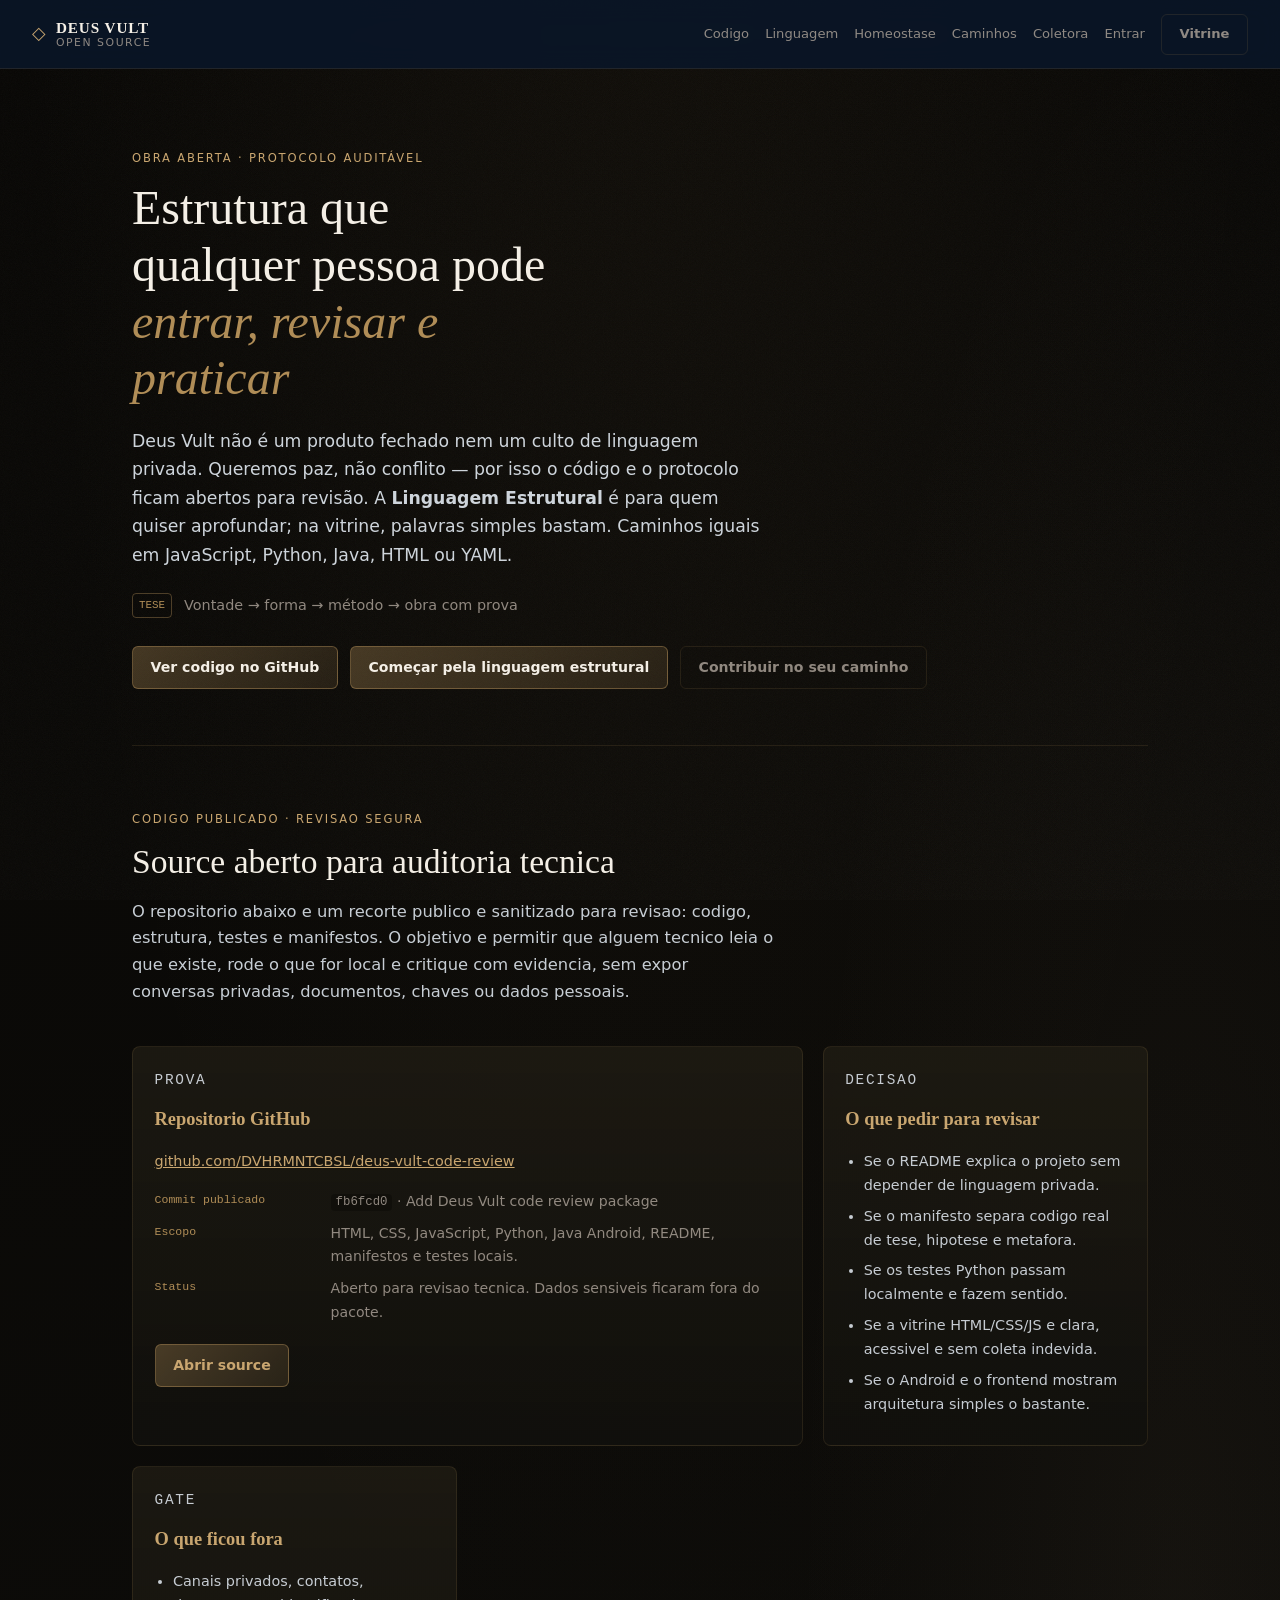
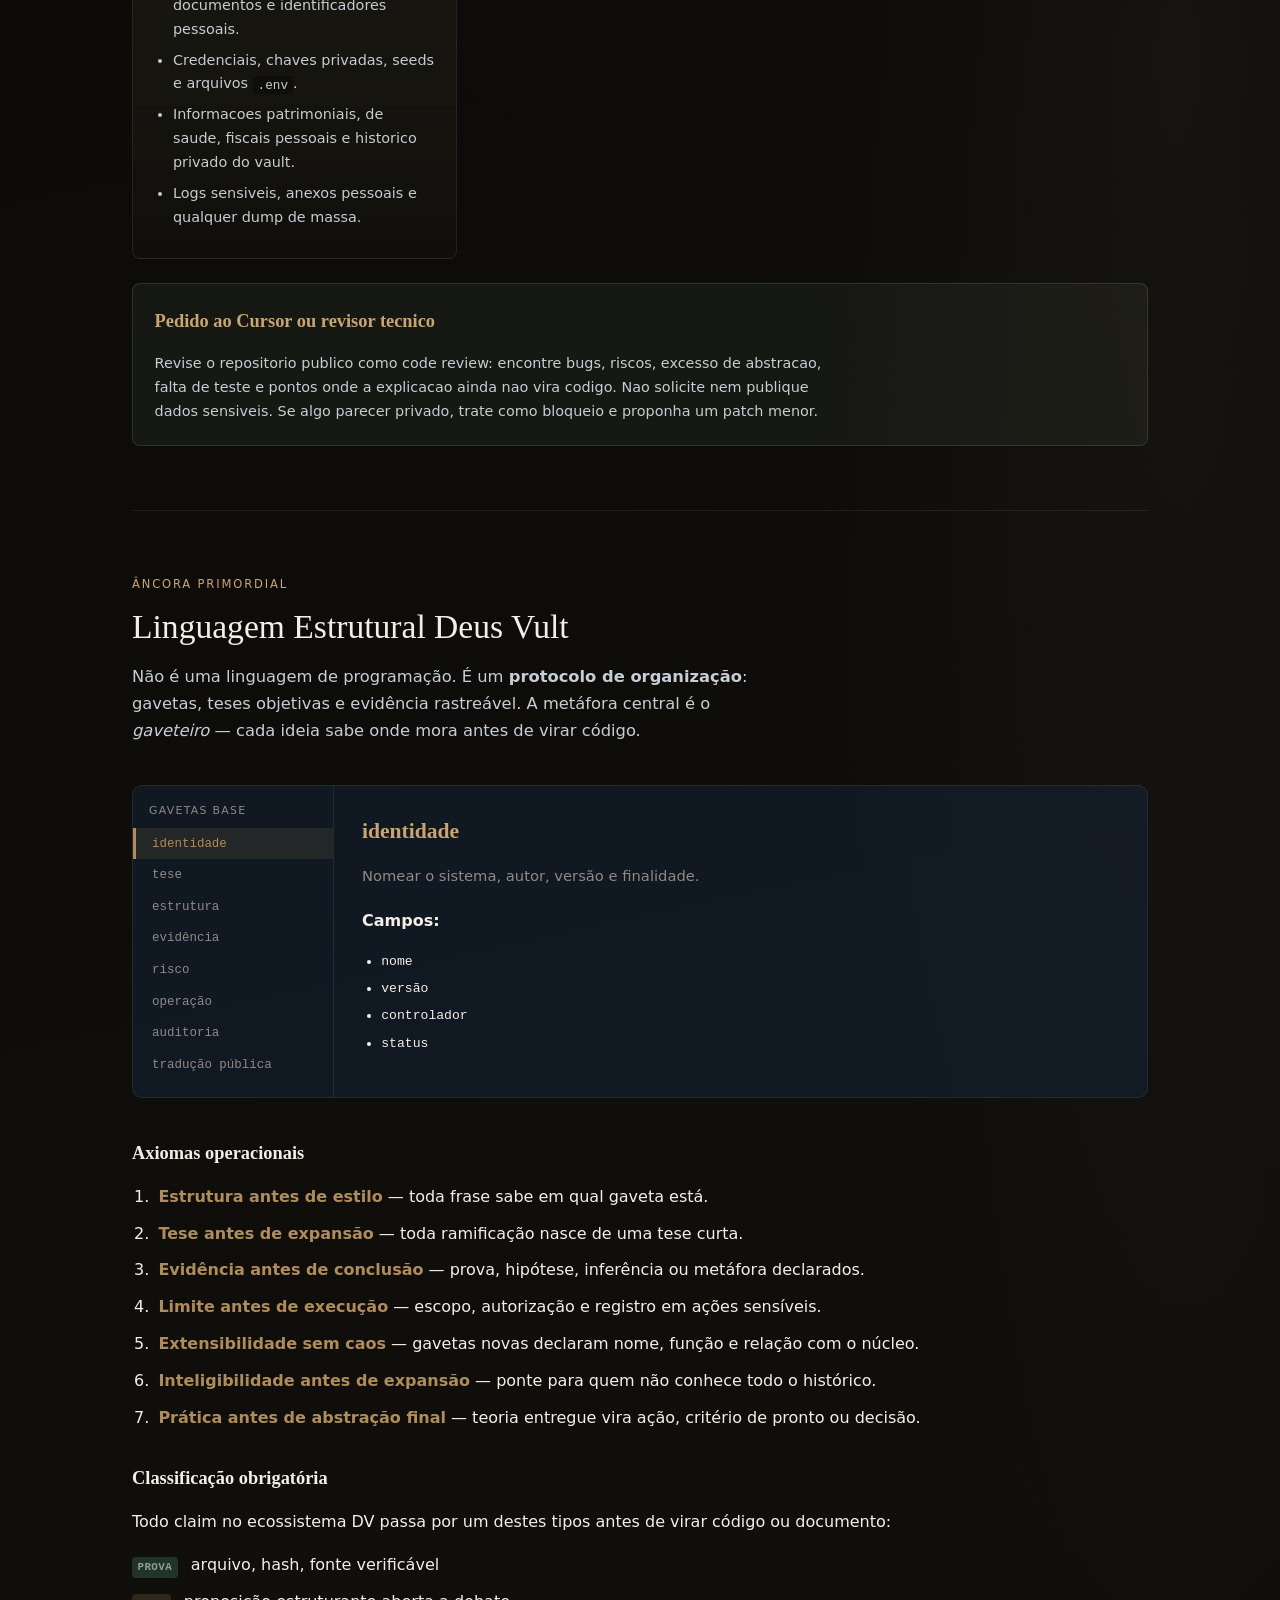
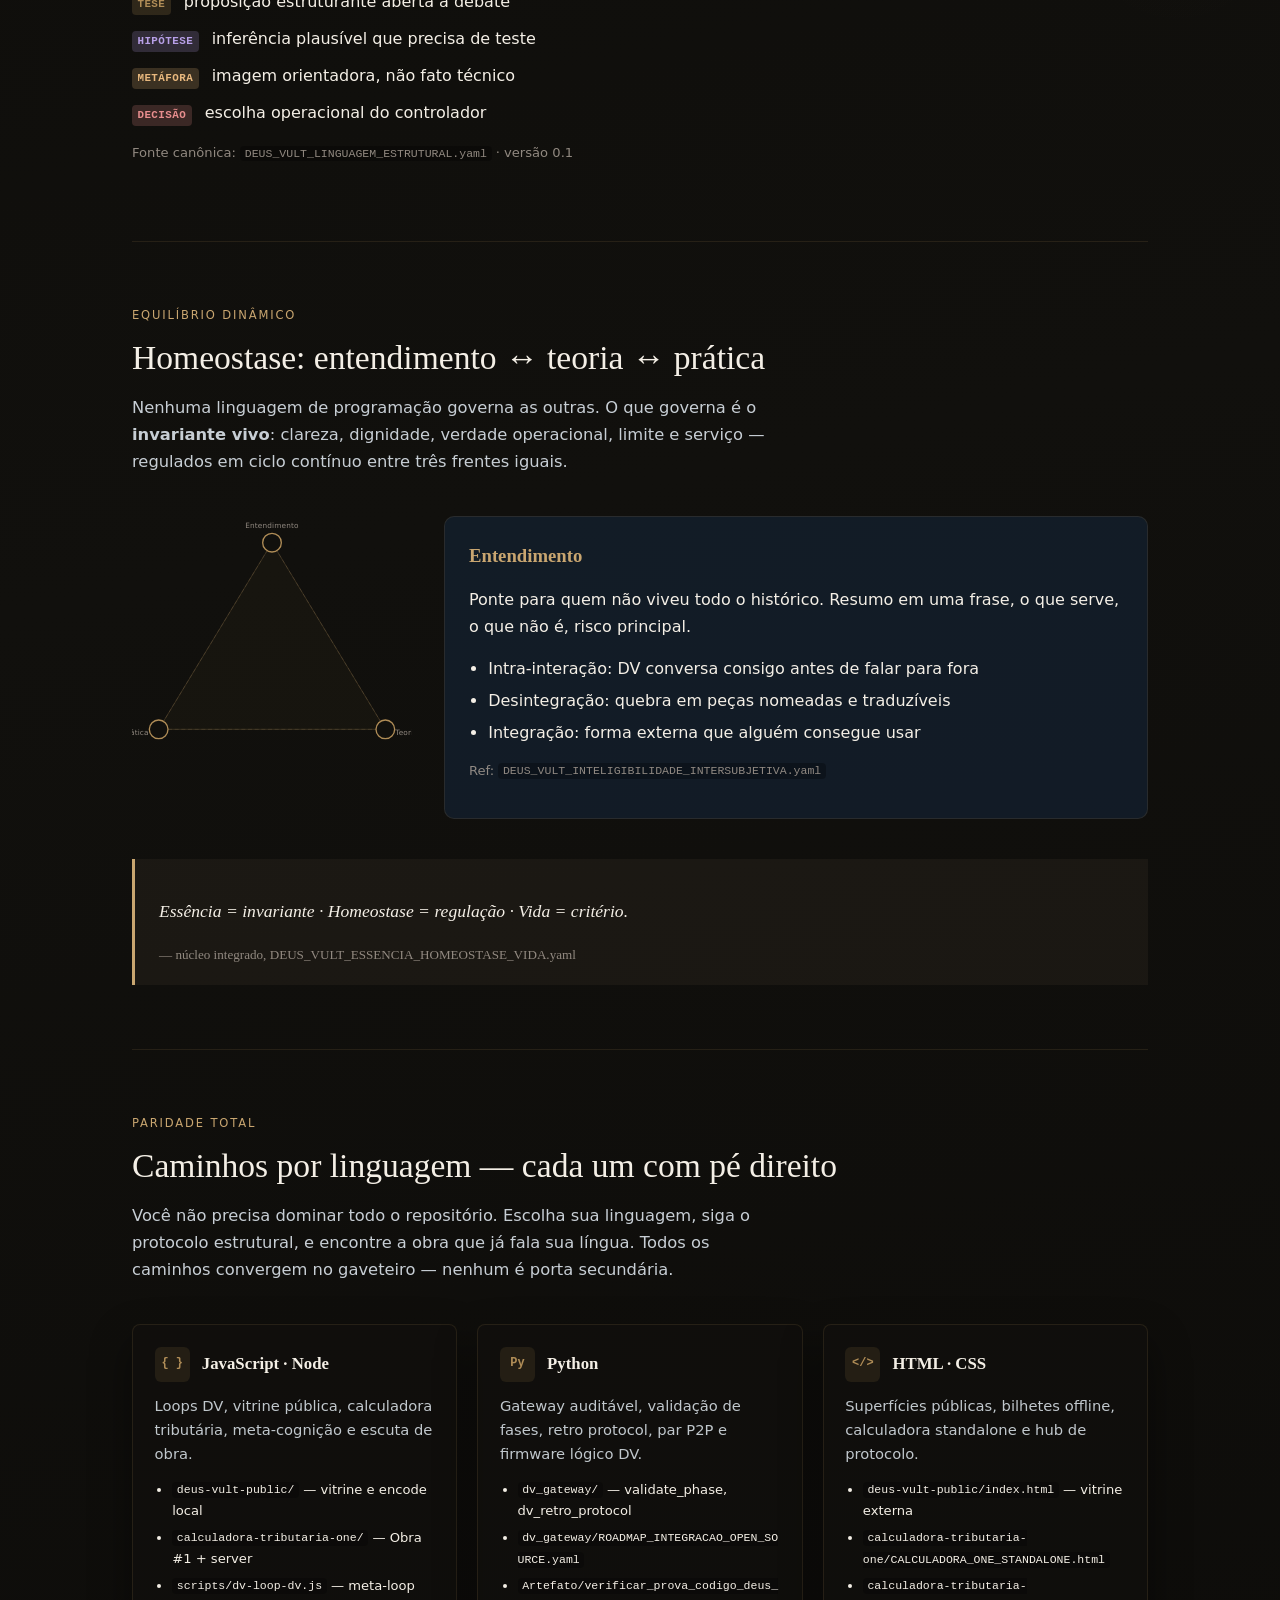
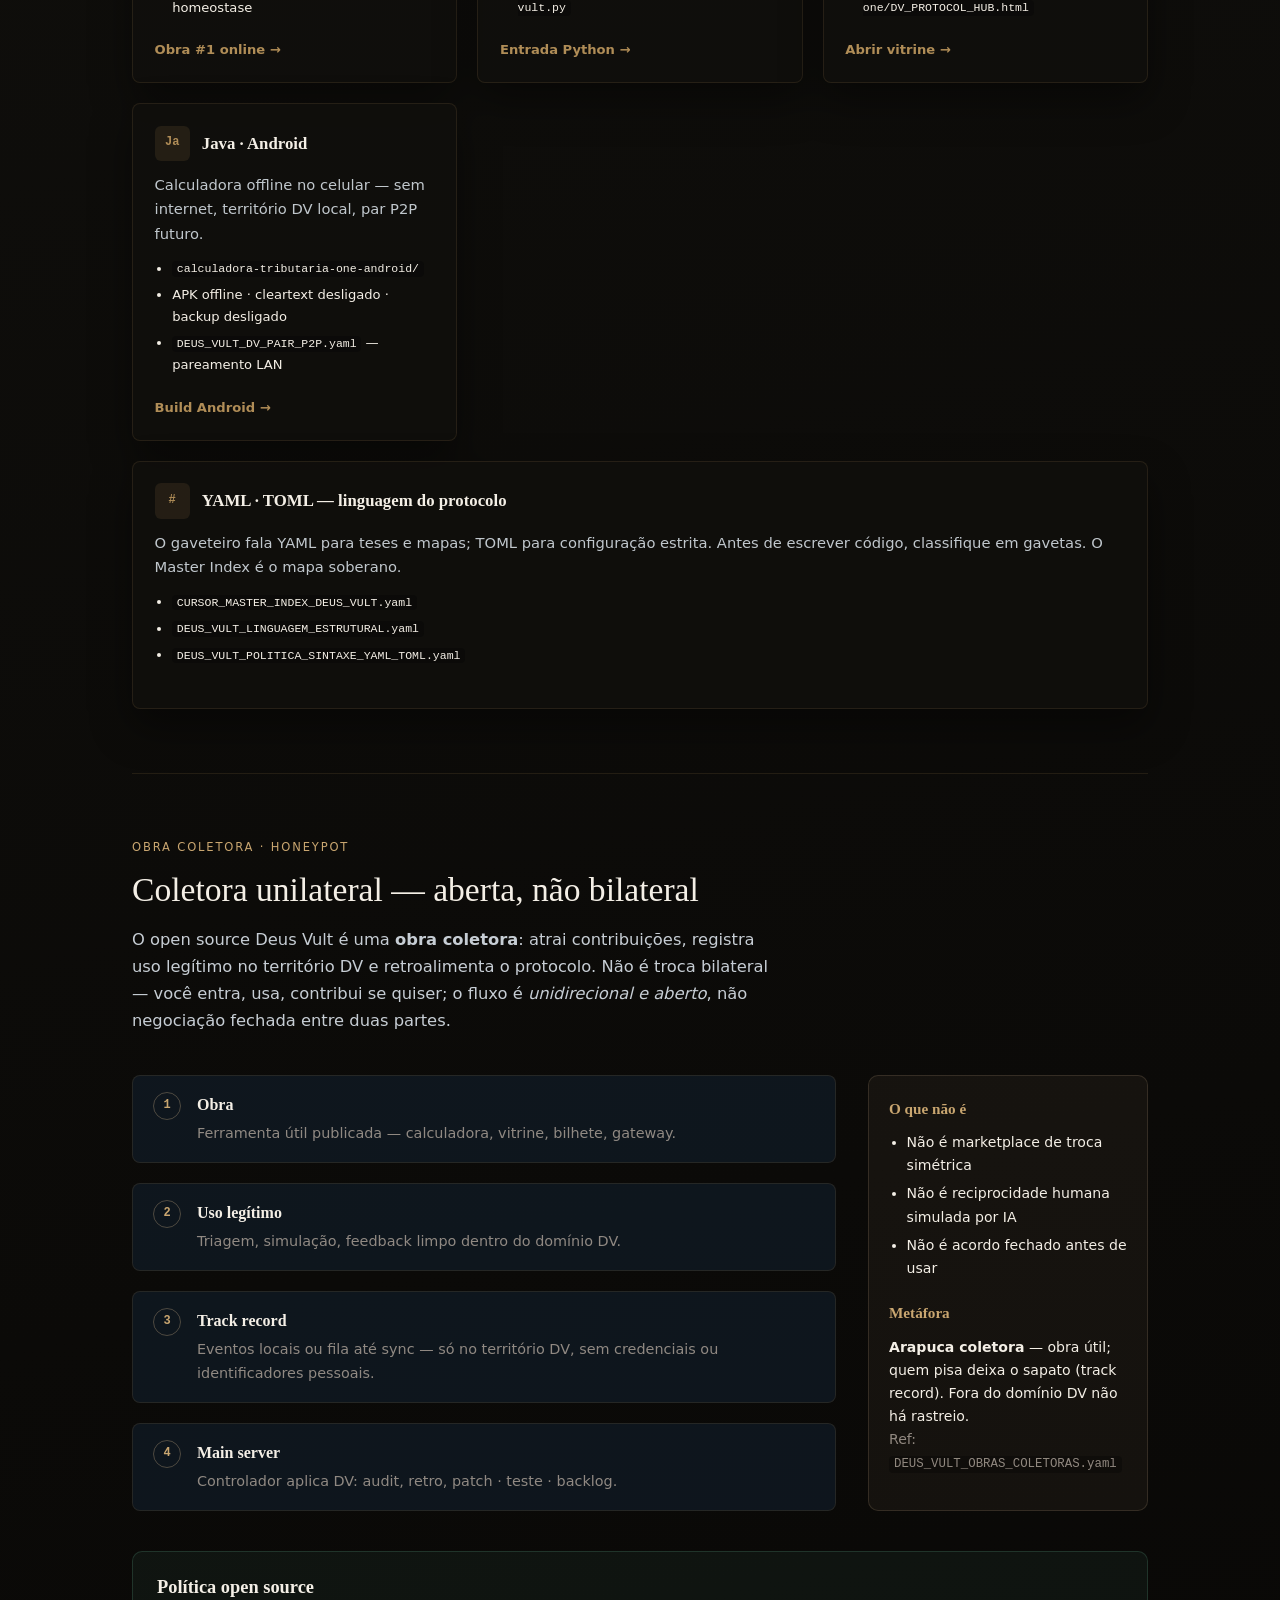
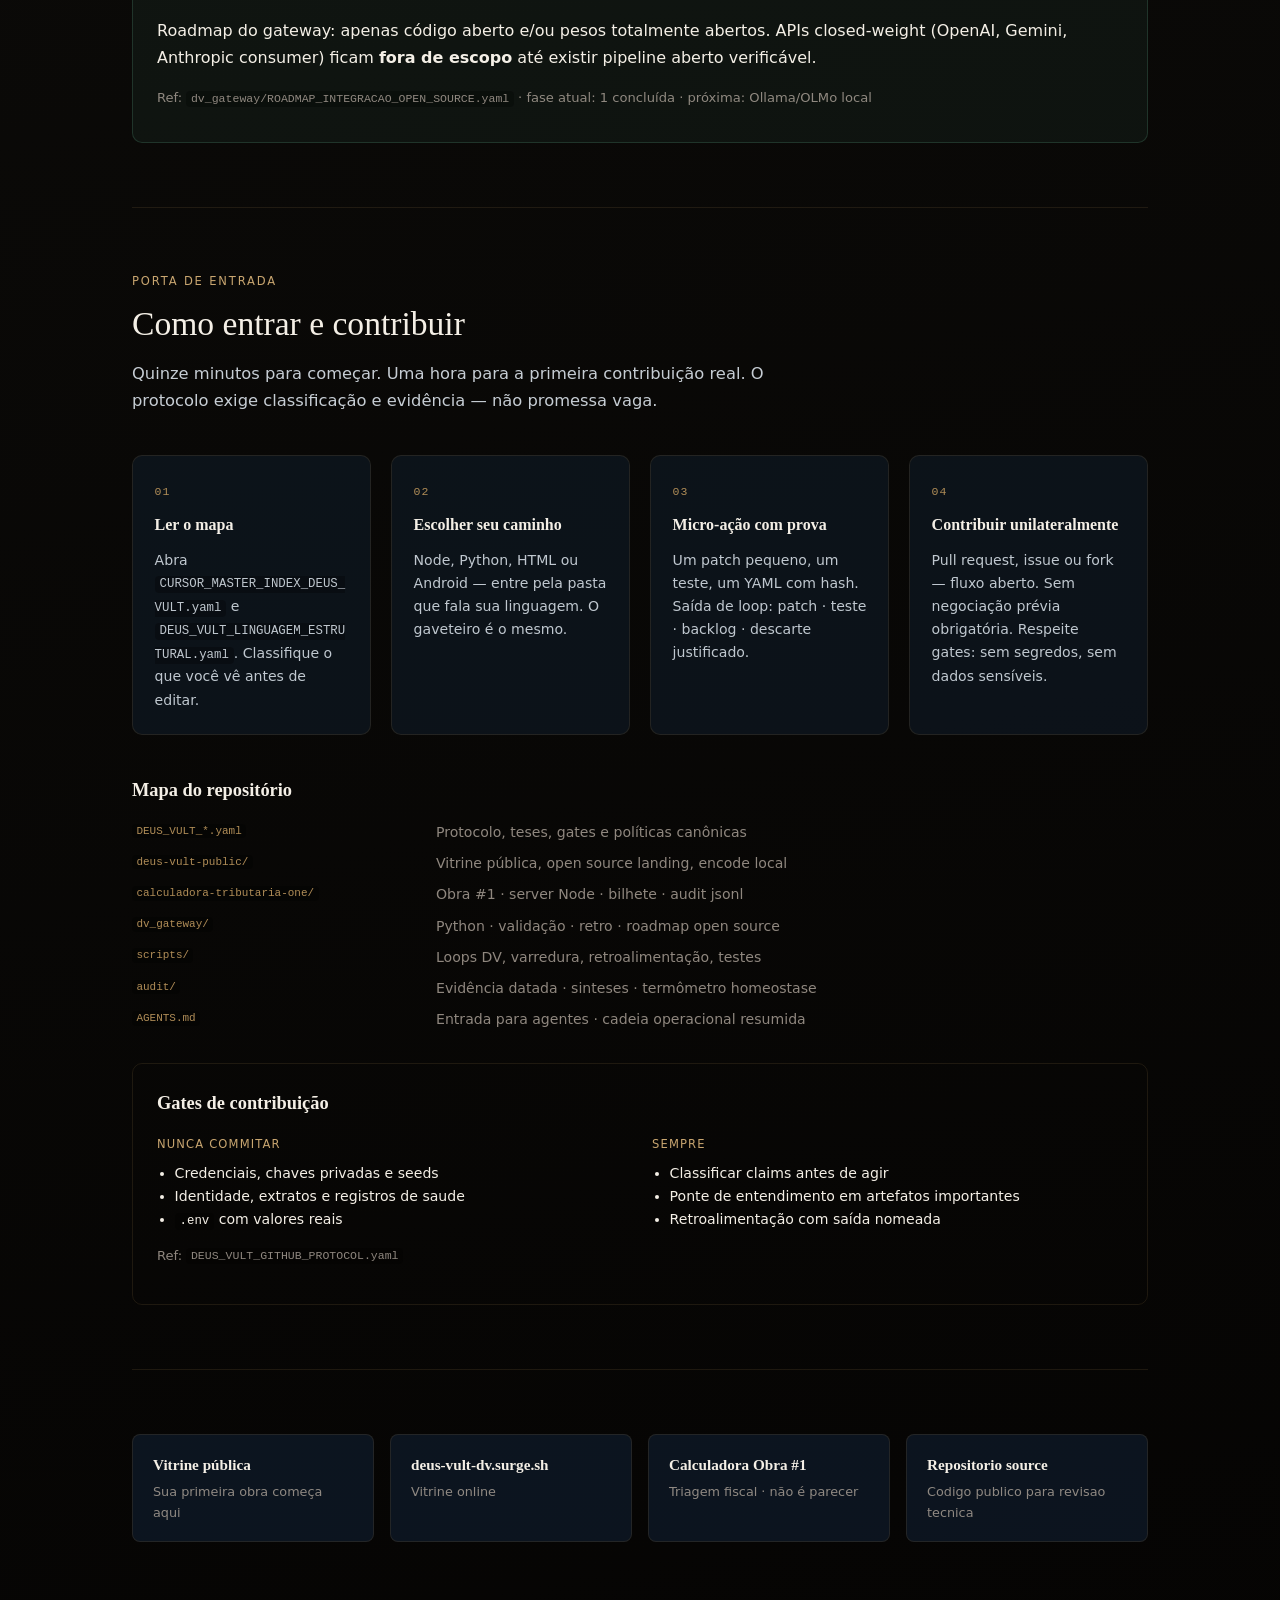
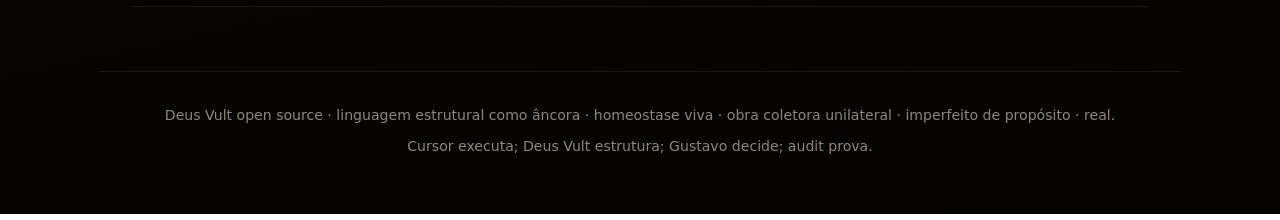
==== commit 76b5659b: "Add source review request" ====
--- a/frontend-vitrine/open-source/index.html
+++ b/frontend-vitrine/open-source/index.html
@@ -20,6 +20,7 @@
       </span>
     </a>
     <nav class="os-nav" aria-label="Seções">
+      <a href="#codigo">Codigo</a>
       <a href="#linguagem">Linguagem</a>
       <a href="#homeostase">Homeostase</a>
       <a href="#caminhos">Caminhos</a>
@@ -45,8 +46,76 @@
         <span>Vontade → forma → método → obra com prova</span>
       </div>
       <div class="os-hero-actions">
+        <a class="btn btn-primary" href="https://github.com/DVHRMNTCBSL/deus-vult-code-review" target="_blank" rel="noopener">Ver codigo no GitHub</a>
         <a class="btn btn-primary" href="#linguagem">Começar pela linguagem estrutural</a>
         <a class="btn btn-ghost" href="#entrar">Contribuir no seu caminho</a>
+      </div>
+    </section>
+
+    <section class="os-block os-source-proof" id="codigo" aria-labelledby="codigo-title">
+      <div class="os-block-head">
+        <p class="os-eyebrow">Codigo publicado · revisao segura</p>
+        <h2 id="codigo-title">Source aberto para auditoria tecnica</h2>
+        <p class="os-block-lead">
+          O repositorio abaixo e um recorte publico e sanitizado para revisao:
+          codigo, estrutura, testes e manifestos. O objetivo e permitir que alguem
+          tecnico leia o que existe, rode o que for local e critique com evidencia,
+          sem expor conversas privadas, documentos, chaves ou dados pessoais.
+        </p>
+      </div>
+
+      <div class="os-source-grid">
+        <article class="os-source-card os-source-card-main">
+          <p class="os-source-label">PROVA</p>
+          <h3>Repositorio GitHub</h3>
+          <p>
+            <a href="https://github.com/DVHRMNTCBSL/deus-vult-code-review" target="_blank" rel="noopener">
+              github.com/DVHRMNTCBSL/deus-vult-code-review
+            </a>
+          </p>
+          <dl class="os-source-facts">
+            <dt>Commit publicado</dt>
+            <dd><code>fb6fcd0</code> · <span>Add Deus Vult code review package</span></dd>
+            <dt>Escopo</dt>
+            <dd>HTML, CSS, JavaScript, Python, Java Android, README, manifestos e testes locais.</dd>
+            <dt>Status</dt>
+            <dd>Aberto para revisao tecnica. Dados sensiveis ficaram fora do pacote.</dd>
+          </dl>
+          <a class="btn btn-primary" href="https://github.com/DVHRMNTCBSL/deus-vult-code-review" target="_blank" rel="noopener">Abrir source</a>
+        </article>
+
+        <article class="os-source-card">
+          <p class="os-source-label">DECISAO</p>
+          <h3>O que pedir para revisar</h3>
+          <ul>
+            <li>Se o README explica o projeto sem depender de linguagem privada.</li>
+            <li>Se o manifesto separa codigo real de tese, hipotese e metafora.</li>
+            <li>Se os testes Python passam localmente e fazem sentido.</li>
+            <li>Se a vitrine HTML/CSS/JS e clara, acessivel e sem coleta indevida.</li>
+            <li>Se o Android e o frontend mostram arquitetura simples o bastante.</li>
+          </ul>
+        </article>
+
+        <article class="os-source-card">
+          <p class="os-source-label">GATE</p>
+          <h3>O que ficou fora</h3>
+          <ul>
+            <li>Canais privados, contatos, documentos e identificadores pessoais.</li>
+            <li>Credenciais, chaves privadas, seeds e arquivos <code>.env</code>.</li>
+            <li>Informacoes patrimoniais, de saude, fiscais pessoais e historico privado do vault.</li>
+            <li>Logs sensiveis, anexos pessoais e qualquer dump de massa.</li>
+          </ul>
+        </article>
+      </div>
+
+      <div class="os-cursor-review">
+        <h3>Pedido ao Cursor ou revisor tecnico</h3>
+        <p>
+          Revise o repositorio publico como code review: encontre bugs, riscos,
+          excesso de abstracao, falta de teste e pontos onde a explicacao ainda
+          nao vira codigo. Nao solicite nem publique dados sensiveis. Se algo
+          parecer privado, trate como bloqueio e proponha um patch menor.
+        </p>
       </div>
     </section>
 
@@ -292,7 +361,7 @@
             <span class="os-flow-num">3</span>
             <div>
               <strong>Track record</strong>
-              <p>Eventos locais ou fila até sync — só no território DV, sem CPF/senha/token.</p>
+              <p>Eventos locais ou fila até sync — só no território DV, sem credenciais ou identificadores pessoais.</p>
             </div>
           </li>
           <li>
@@ -390,8 +459,8 @@
           <div>
             <p class="os-gates-label">Nunca commitar</p>
             <ul>
-              <li>Tokens, API keys, senhas, seeds</li>
-              <li>CPF, extratos, registros médicos</li>
+              <li>Credenciais, chaves privadas e seeds</li>
+              <li>Identidade, extratos e registros de saude</li>
               <li><code>.env</code> com valores reais</li>
             </ul>
           </div>
@@ -423,9 +492,9 @@
           <strong>Calculadora Obra #1</strong>
           <span>Triagem fiscal · não é parecer</span>
         </a>
-        <a class="os-link-card" href="../interno.html">
-          <strong>Convite interno</strong>
-          <span>Loop · retro · coletoras</span>
+        <a class="os-link-card" href="https://github.com/DVHRMNTCBSL/deus-vult-code-review" target="_blank" rel="noopener">
+          <strong>Repositorio source</strong>
+          <span>Codigo publico para revisao tecnica</span>
         </a>
       </div>
     </section>
--- a/frontend-vitrine/open-source/open-source.css
+++ b/frontend-vitrine/open-source/open-source.css
@@ -360,6 +360,8 @@
 }
 .os-axiomas h3,
 .os-classificacao h3,
+.os-source-card h3,
+.os-cursor-review h3,
 .os-open-policy h3,
 .os-repo-map h3,
 .os-gates h3 {
@@ -406,6 +408,91 @@
 .chip-dec { background: rgba(232, 142, 142, 0.2); color: var(--dec); }
 
 .os-ref { margin-top: 1rem; }
+
+/* Source proof */
+.os-source-grid {
+  display: grid;
+  grid-template-columns: repeat(auto-fit, minmax(240px, 1fr));
+  gap: 1.25rem;
+  margin: 2.5rem 0 1.5rem;
+}
+
+.os-source-card,
+.os-cursor-review {
+  border: 1px solid var(--panel-edge);
+  border-radius: 8px;
+  background:
+    linear-gradient(180deg, rgba(176, 141, 87, 0.08), rgba(17, 16, 13, 0.64)),
+    rgba(17, 16, 13, 0.82);
+  padding: 1.35rem;
+}
+
+.os-source-card-main {
+  grid-column: span 2;
+}
+
+.os-source-label {
+  margin: 0 0 0.7rem;
+  font-family: var(--mono);
+  font-size: 0.7rem;
+  color: var(--accent-warm);
+  letter-spacing: 0.12em;
+}
+
+.os-source-card h3,
+.os-cursor-review h3 {
+  color: var(--accent-warm);
+}
+
+.os-source-card p,
+.os-source-card li,
+.os-cursor-review p {
+  color: rgba(232, 240, 248, 0.84);
+  font-size: 0.9rem;
+}
+
+.os-source-card ul {
+  margin: 0;
+  padding-left: 1.15rem;
+}
+
+.os-source-card li {
+  margin-bottom: 0.45rem;
+}
+
+.os-source-card a {
+  color: var(--accent-warm);
+  overflow-wrap: anywhere;
+}
+
+.os-source-facts {
+  display: grid;
+  grid-template-columns: minmax(110px, 160px) 1fr;
+  gap: 0.55rem 1rem;
+  margin: 1rem 0 1.25rem;
+}
+
+.os-source-facts dt {
+  font-family: var(--mono);
+  font-size: 0.72rem;
+  color: var(--accent);
+}
+
+.os-source-facts dd {
+  margin: 0;
+  font-size: 0.88rem;
+  color: var(--muted);
+}
+
+.os-cursor-review {
+  background: rgba(140, 160, 143, 0.08);
+  border-color: rgba(140, 160, 143, 0.2);
+}
+
+.os-cursor-review p {
+  margin: 0;
+  max-width: 76ch;
+}
 
 /* Homeostase triade */
 .os-triade {
@@ -789,6 +876,12 @@
   .os-triade {
     grid-template-columns: 1fr;
   }
+  .os-source-card-main {
+    grid-column: auto;
+  }
+  .os-source-facts {
+    grid-template-columns: 1fr;
+  }
   .os-triade-svg {
     max-width: 100%;
     margin: 0 auto;
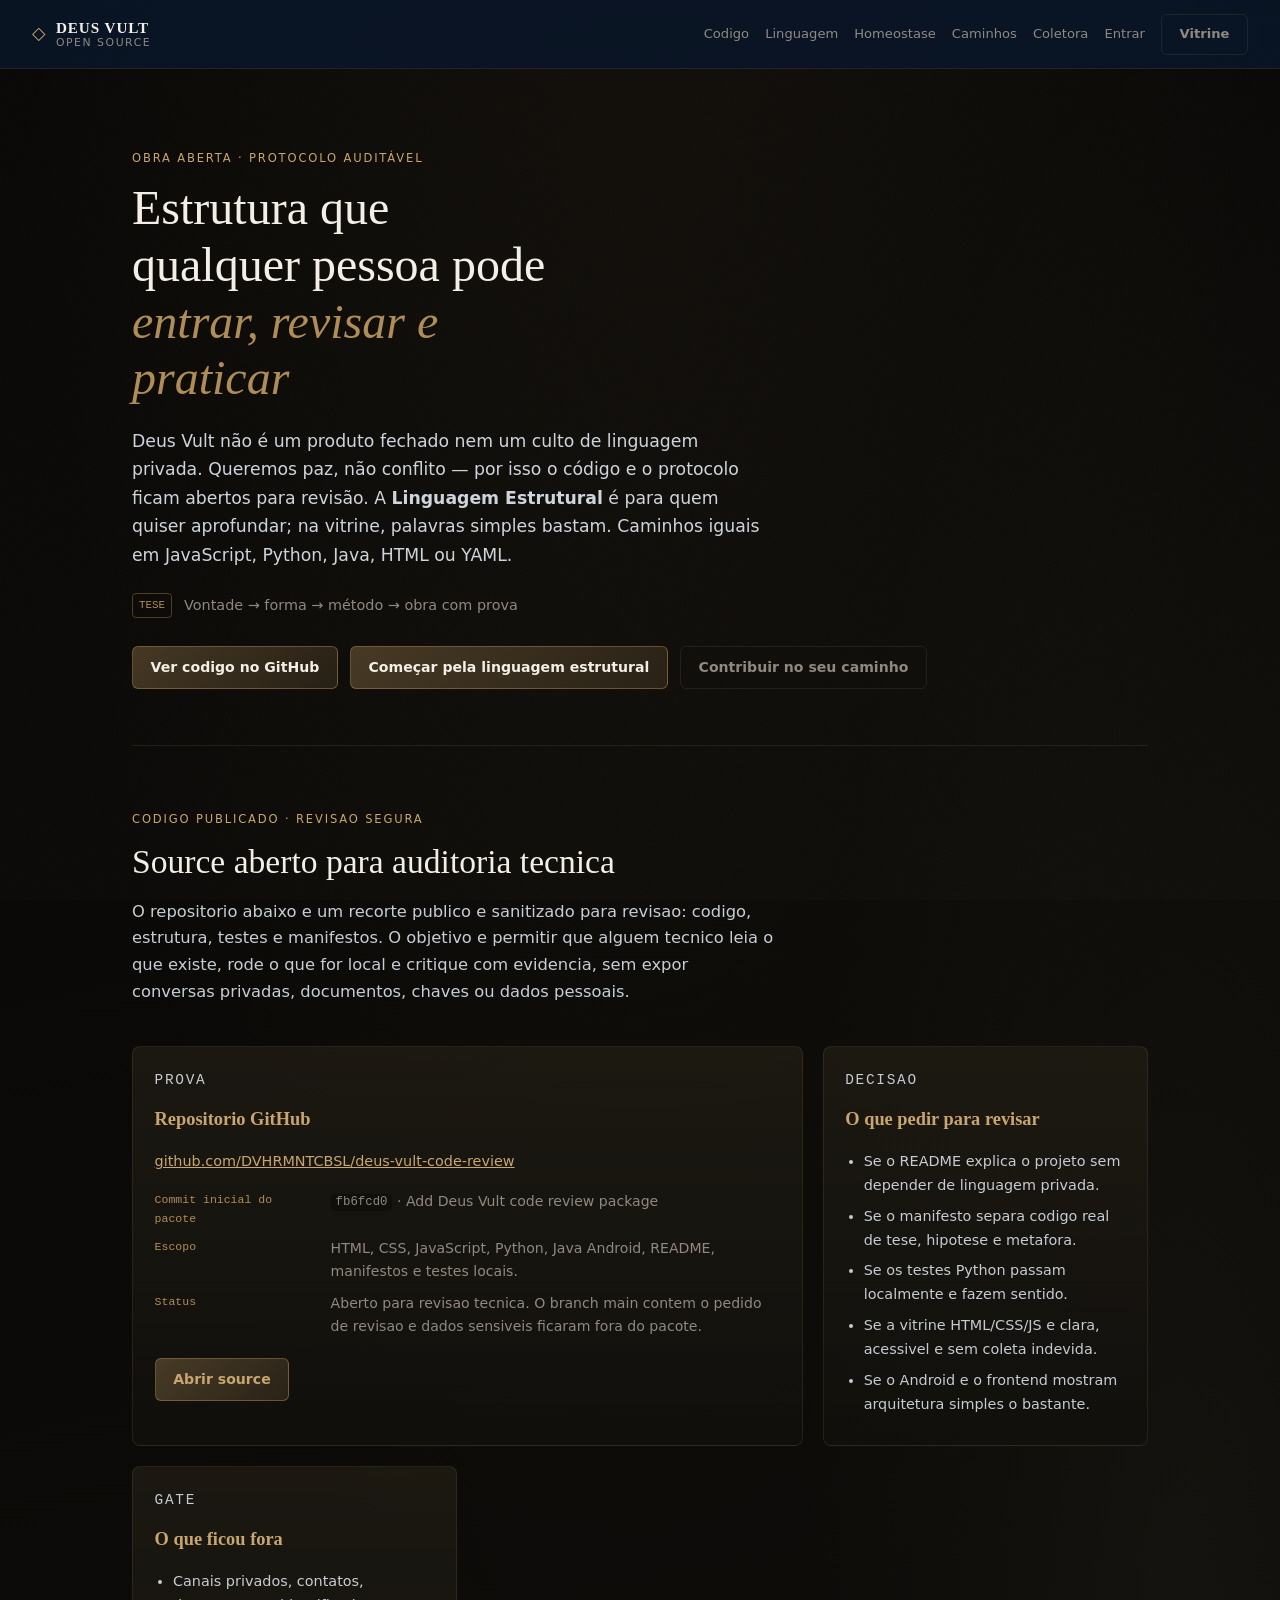
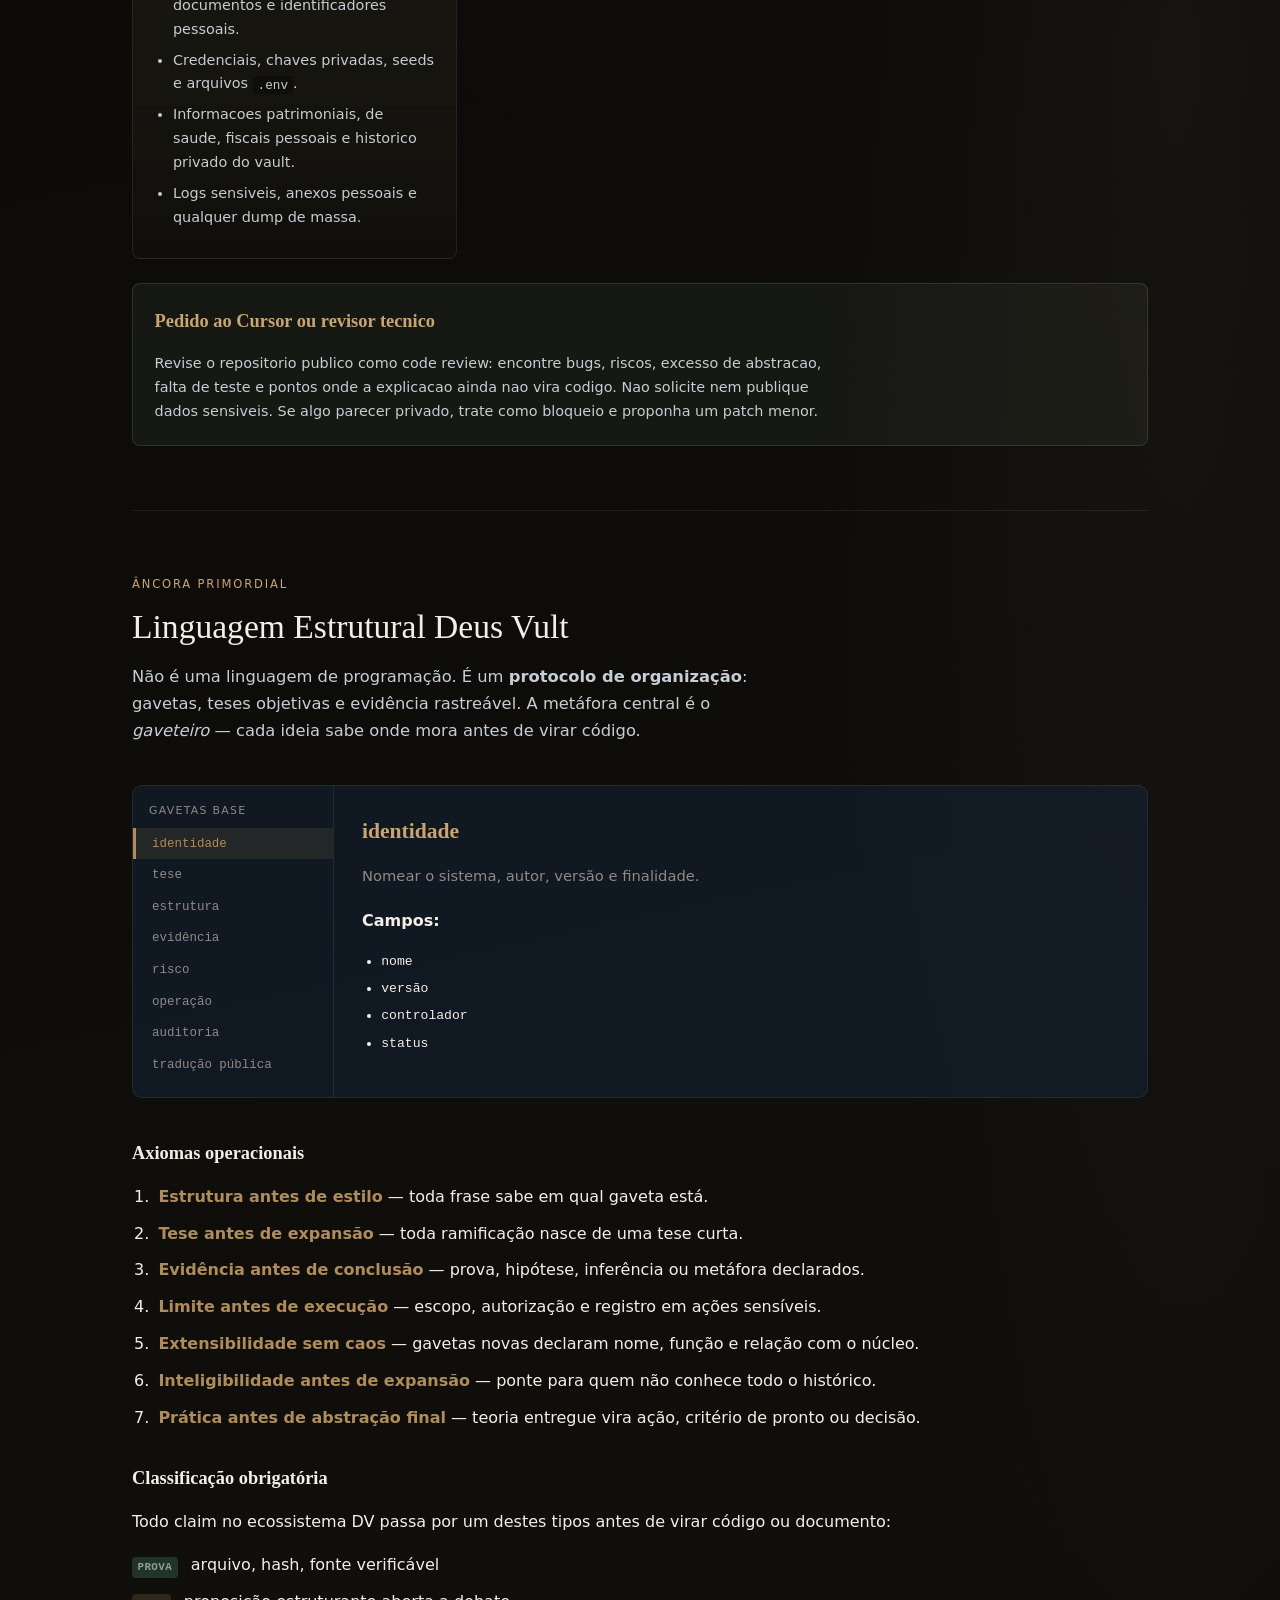
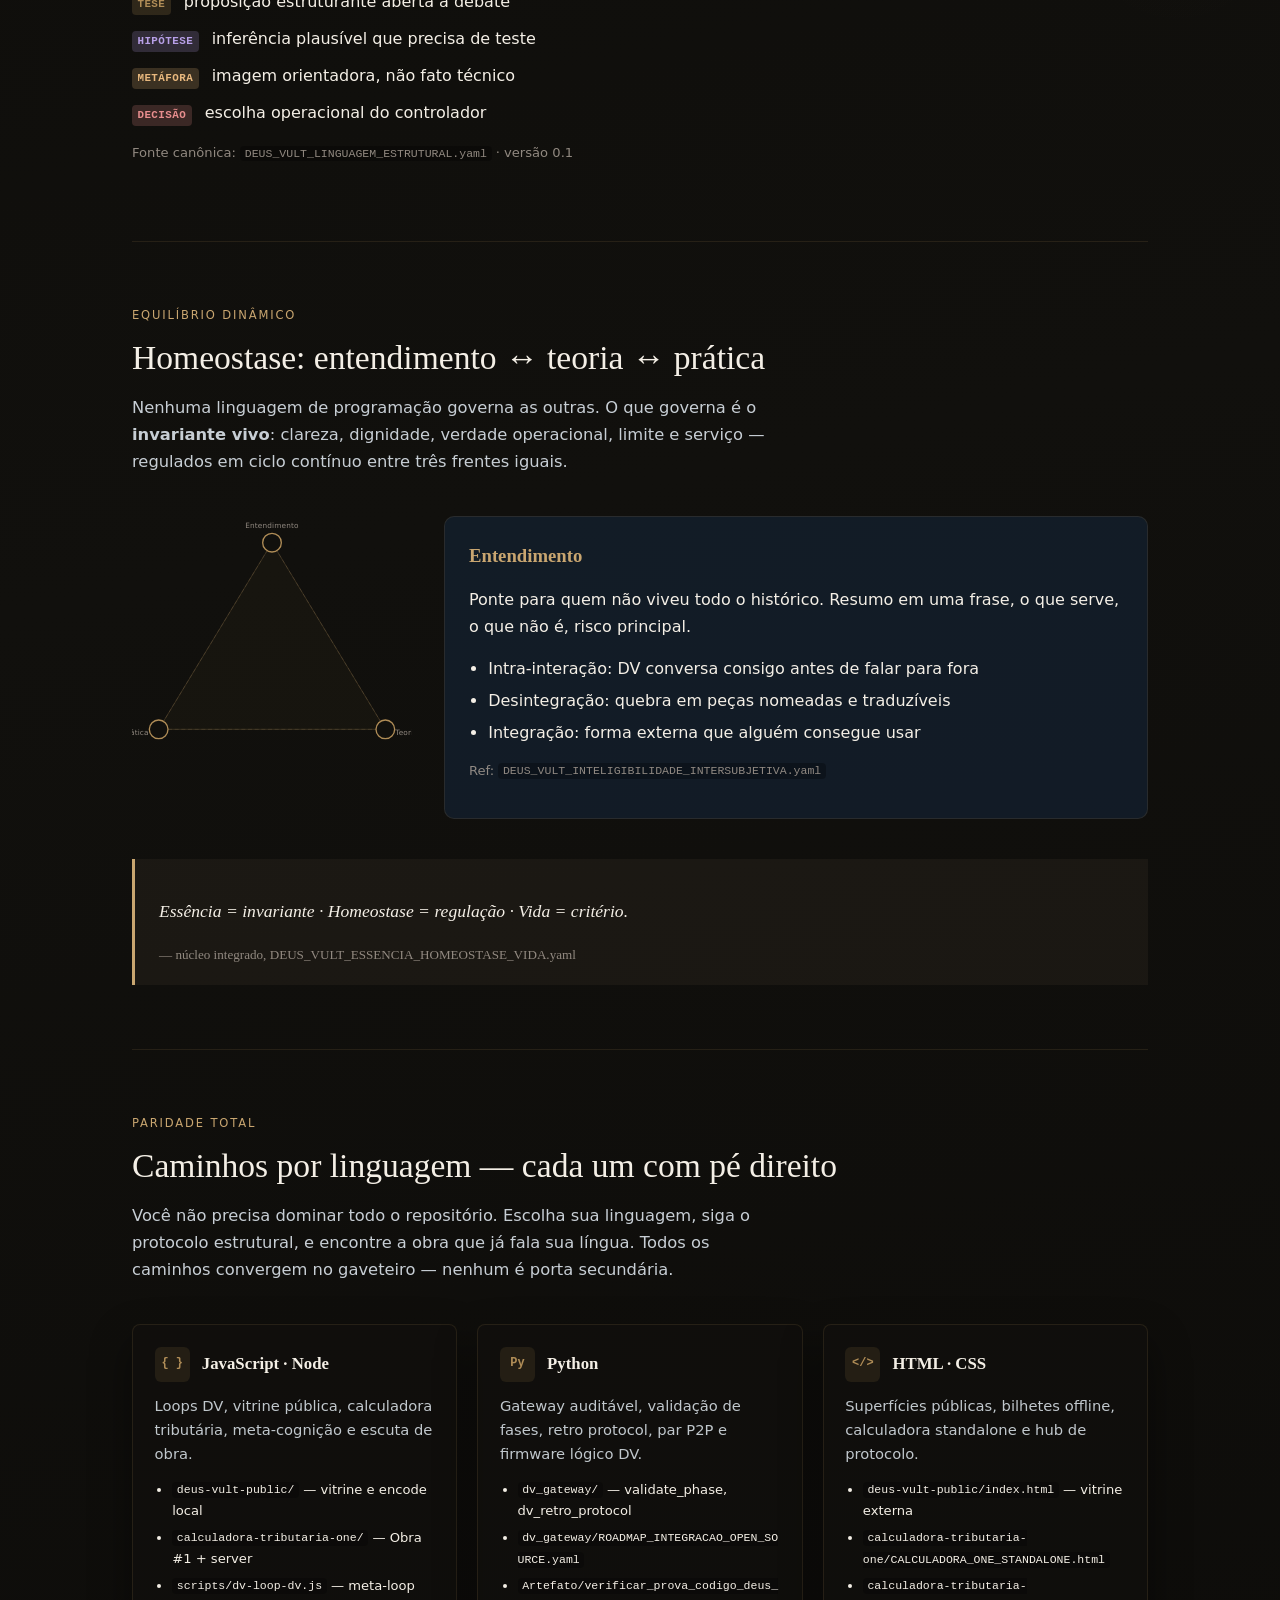
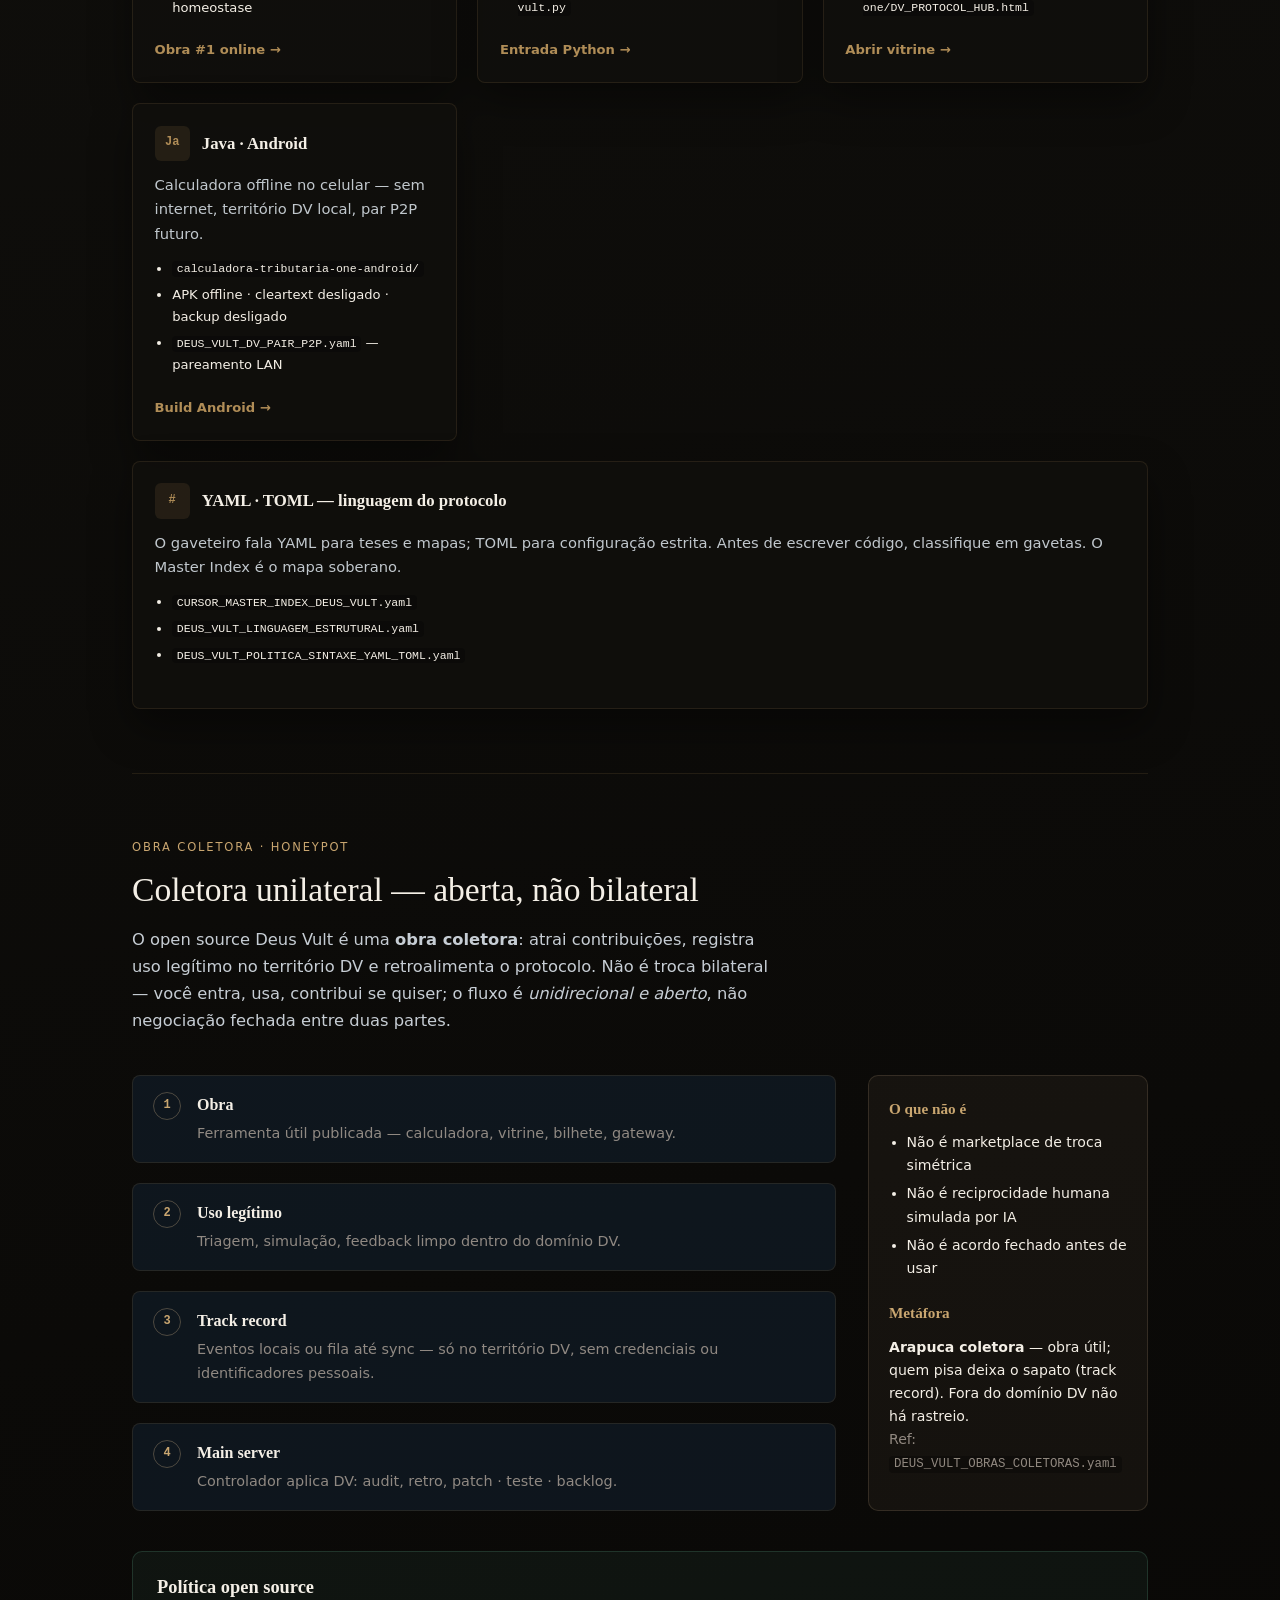
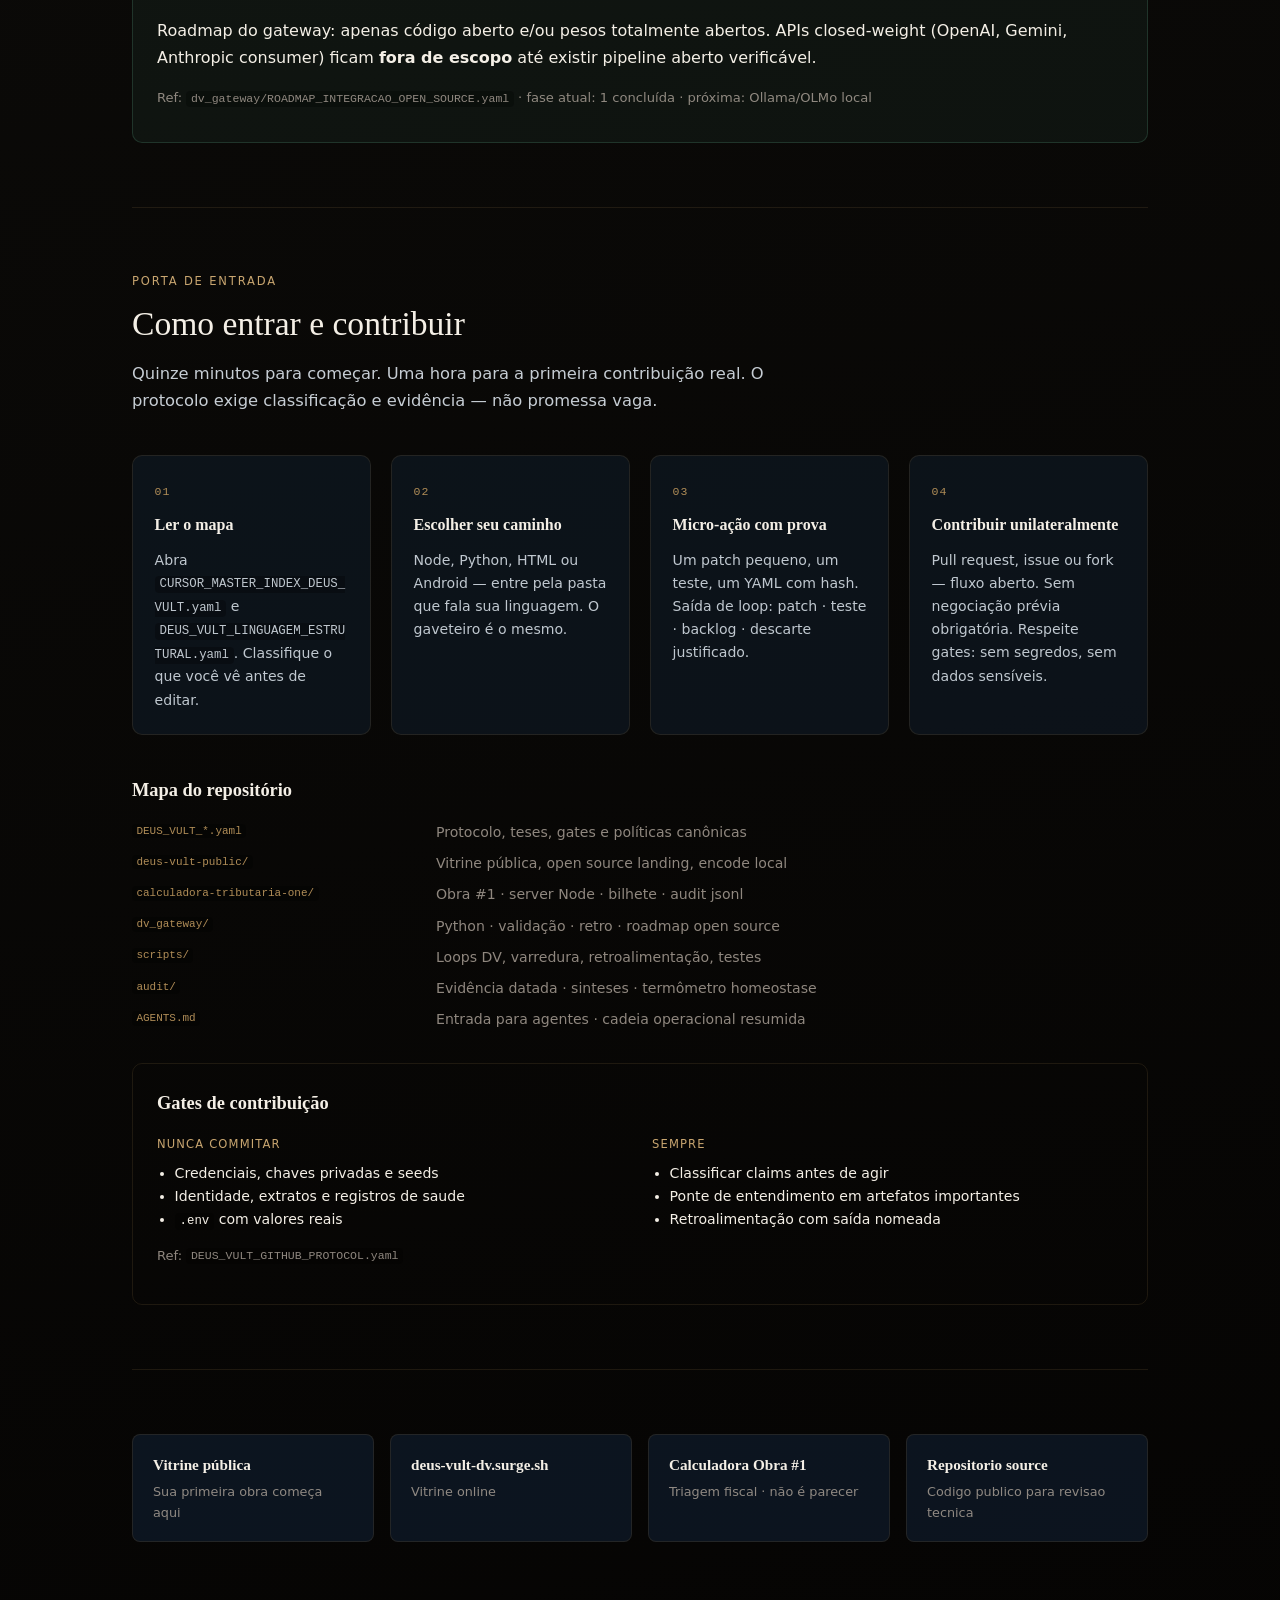
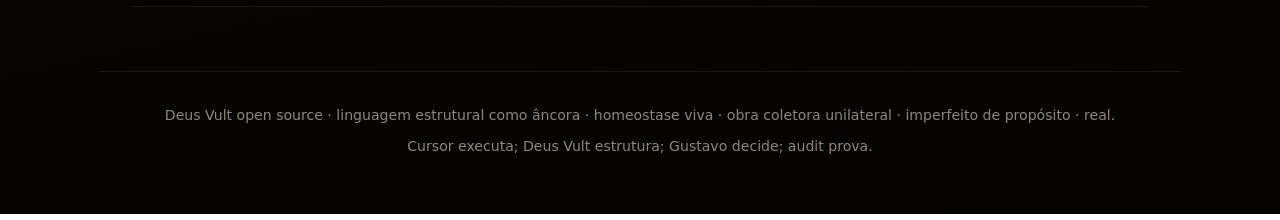
==== commit 2dfbad00: "Clarify source package commit reference" ====
--- a/frontend-vitrine/open-source/index.html
+++ b/frontend-vitrine/open-source/index.html
@@ -74,12 +74,12 @@
             </a>
           </p>
           <dl class="os-source-facts">
-            <dt>Commit publicado</dt>
+            <dt>Commit inicial do pacote</dt>
             <dd><code>fb6fcd0</code> · <span>Add Deus Vult code review package</span></dd>
             <dt>Escopo</dt>
             <dd>HTML, CSS, JavaScript, Python, Java Android, README, manifestos e testes locais.</dd>
             <dt>Status</dt>
-            <dd>Aberto para revisao tecnica. Dados sensiveis ficaram fora do pacote.</dd>
+            <dd>Aberto para revisao tecnica. O branch main contem o pedido de revisao e dados sensiveis ficaram fora do pacote.</dd>
           </dl>
           <a class="btn btn-primary" href="https://github.com/DVHRMNTCBSL/deus-vult-code-review" target="_blank" rel="noopener">Abrir source</a>
         </article>
